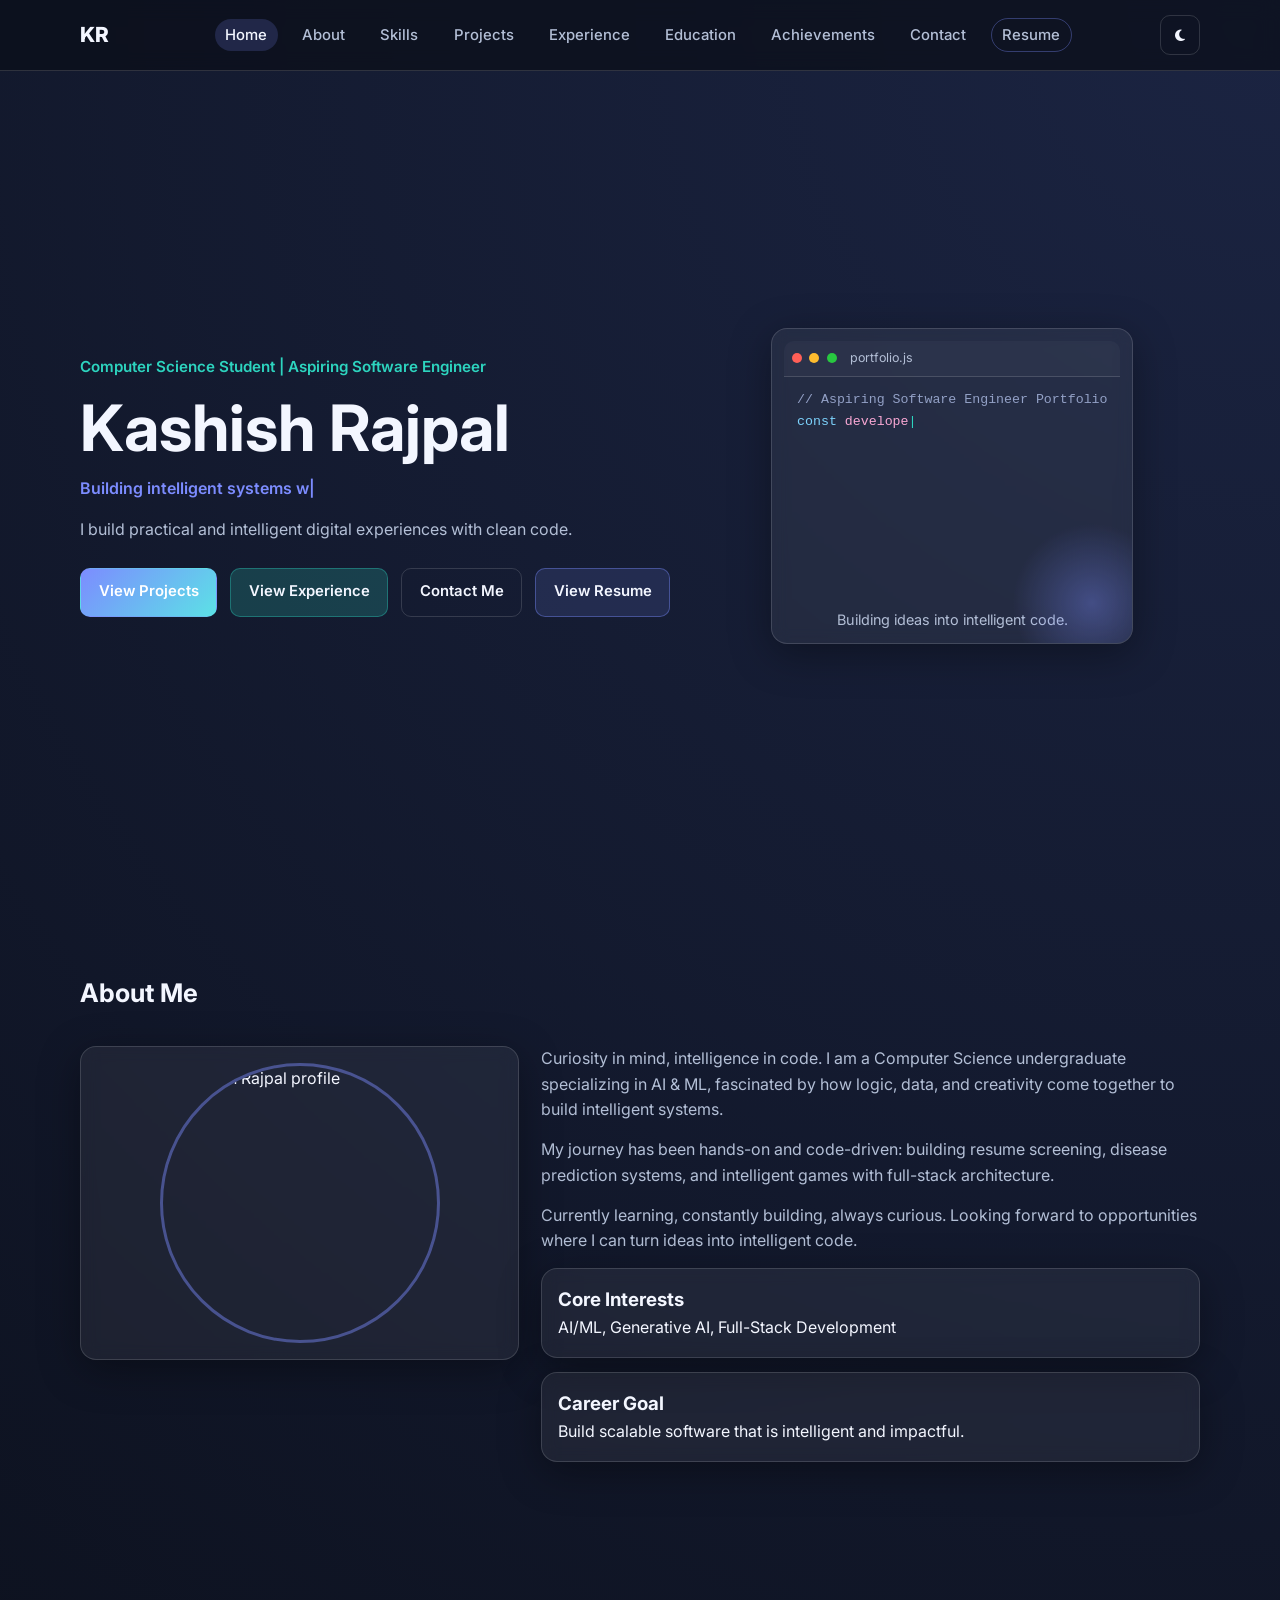
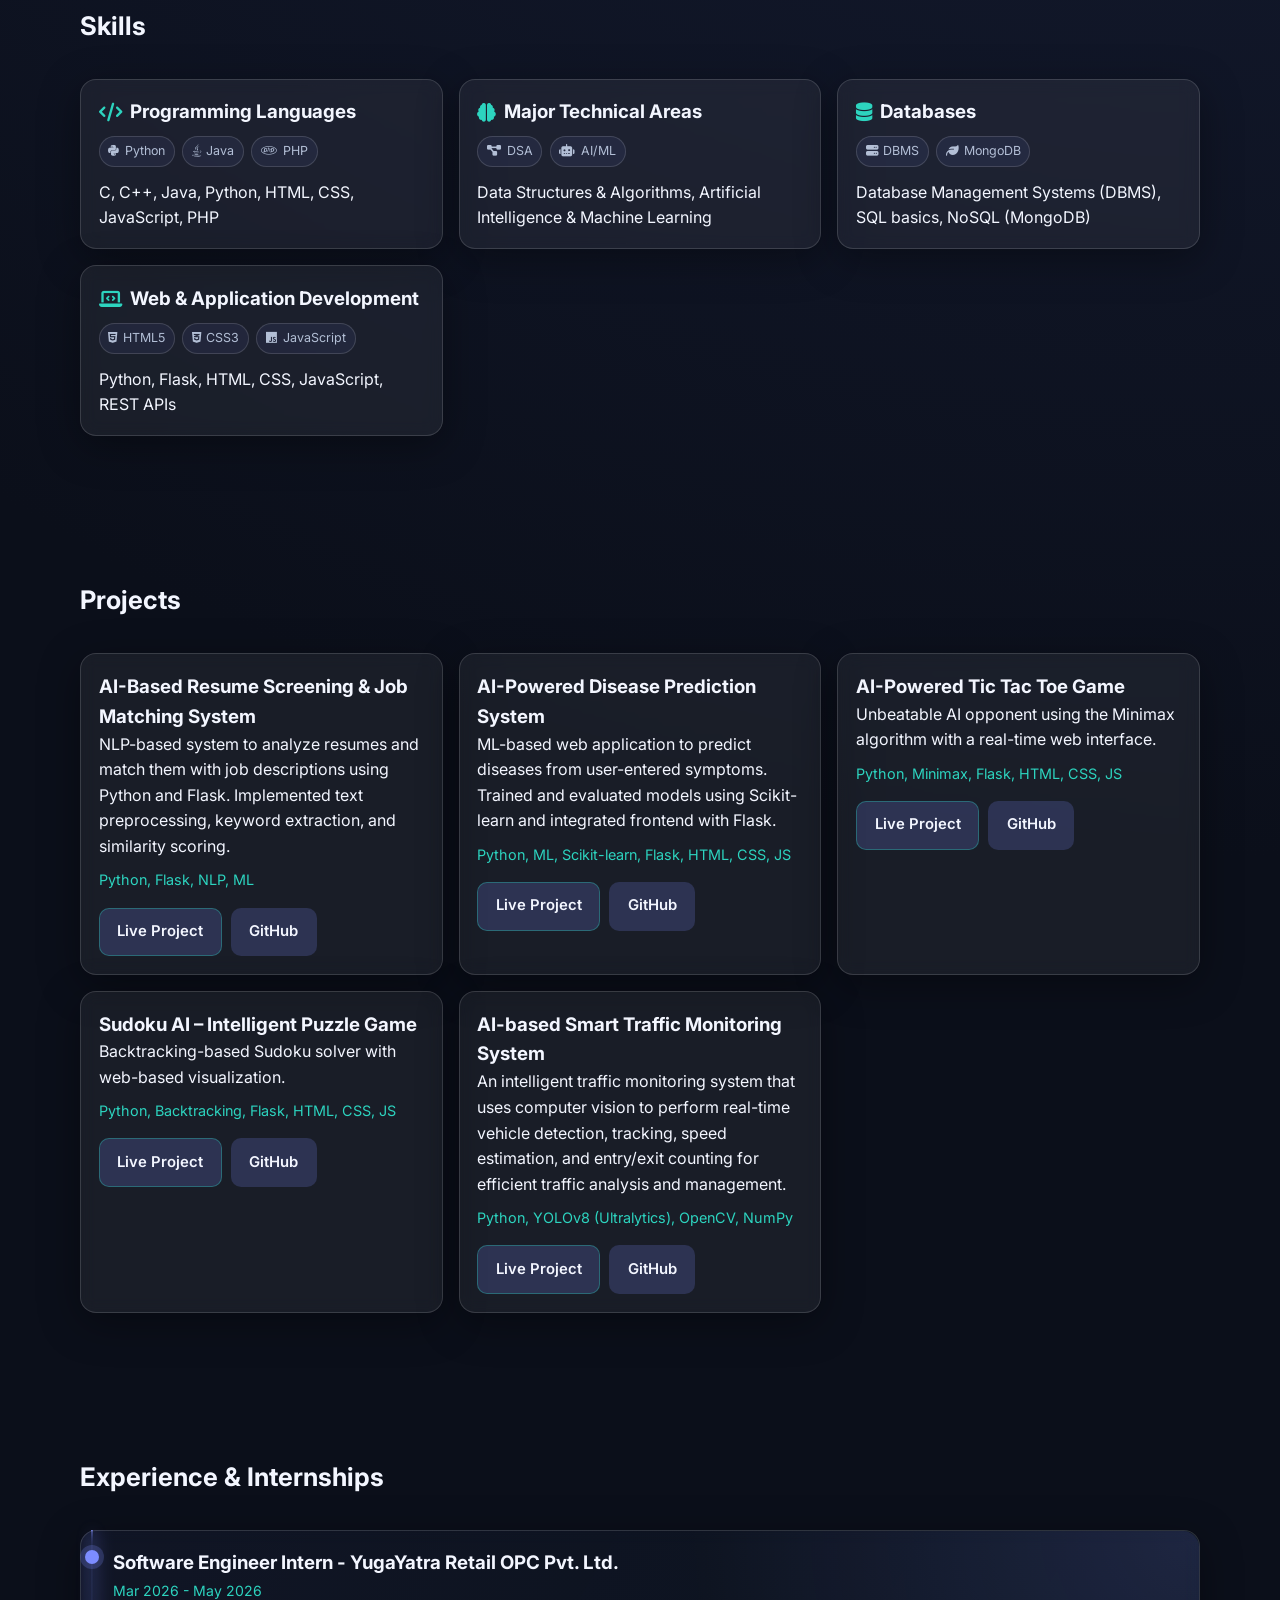
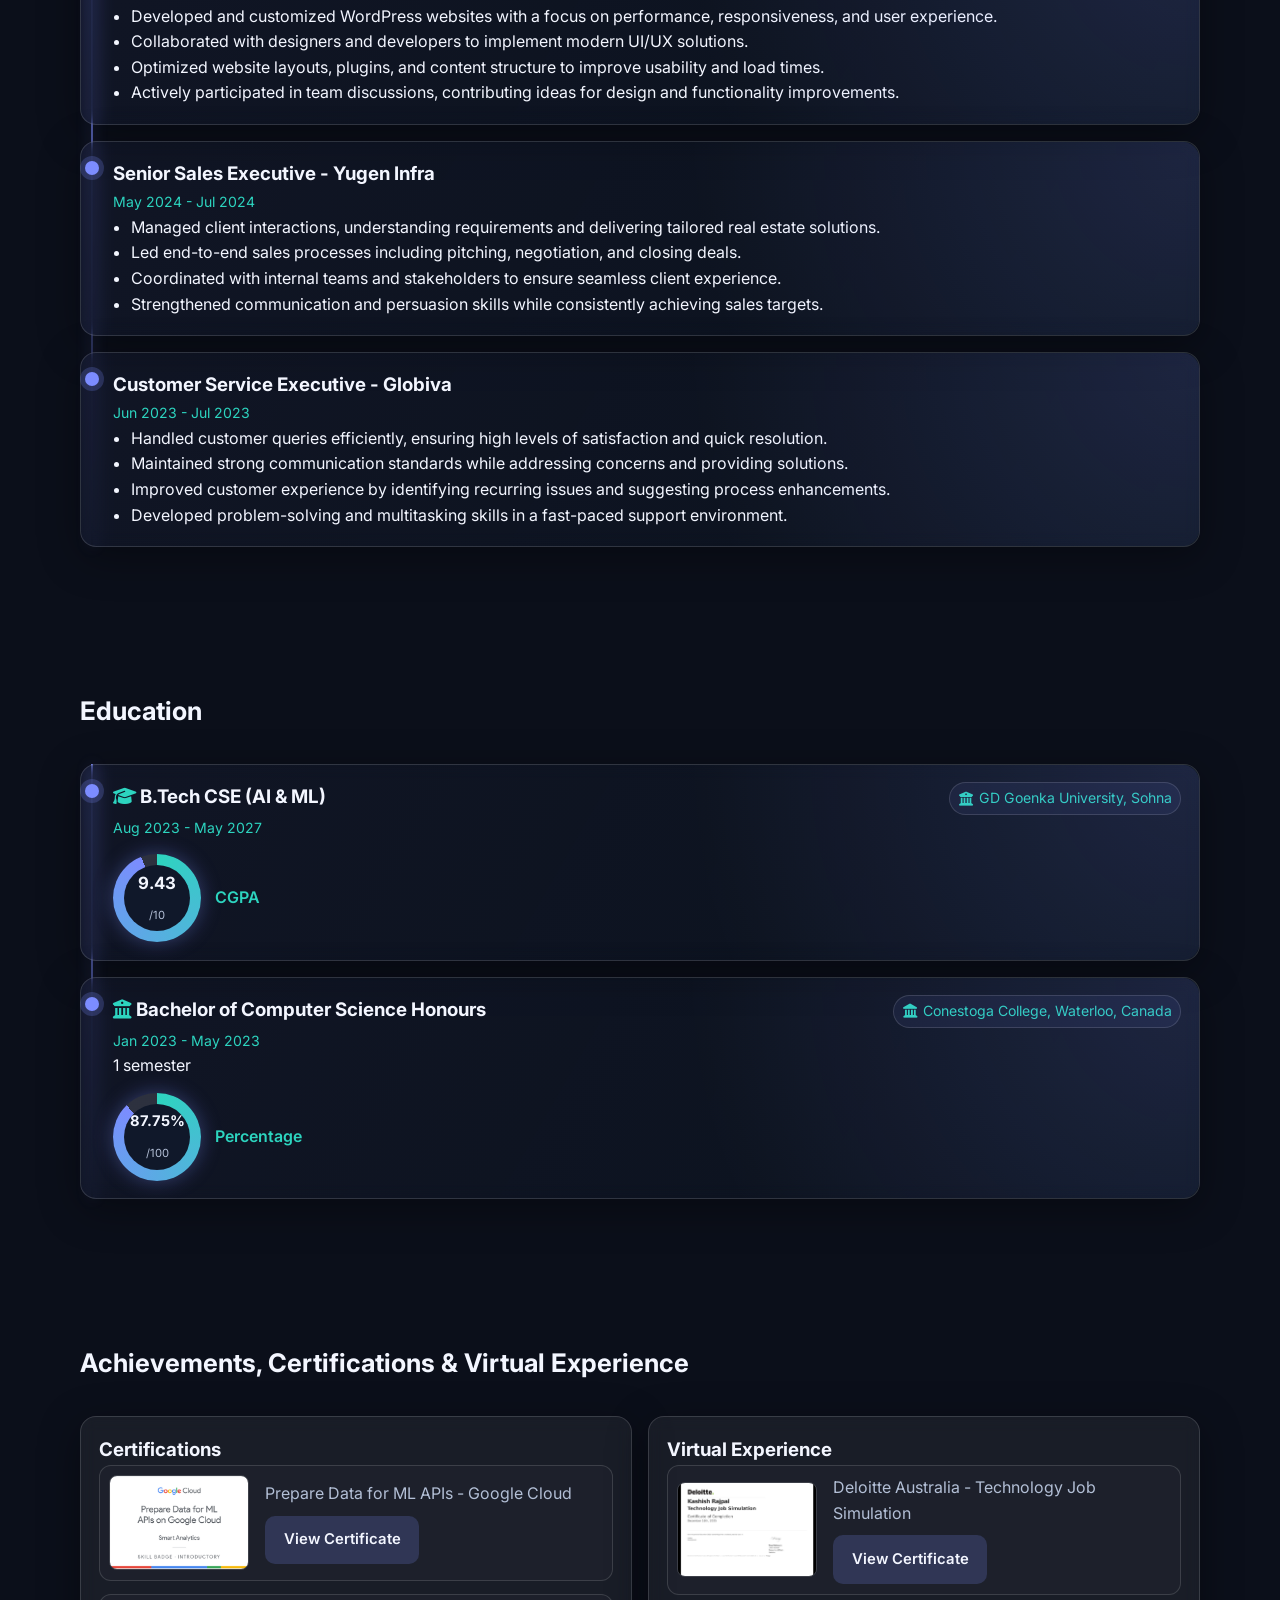
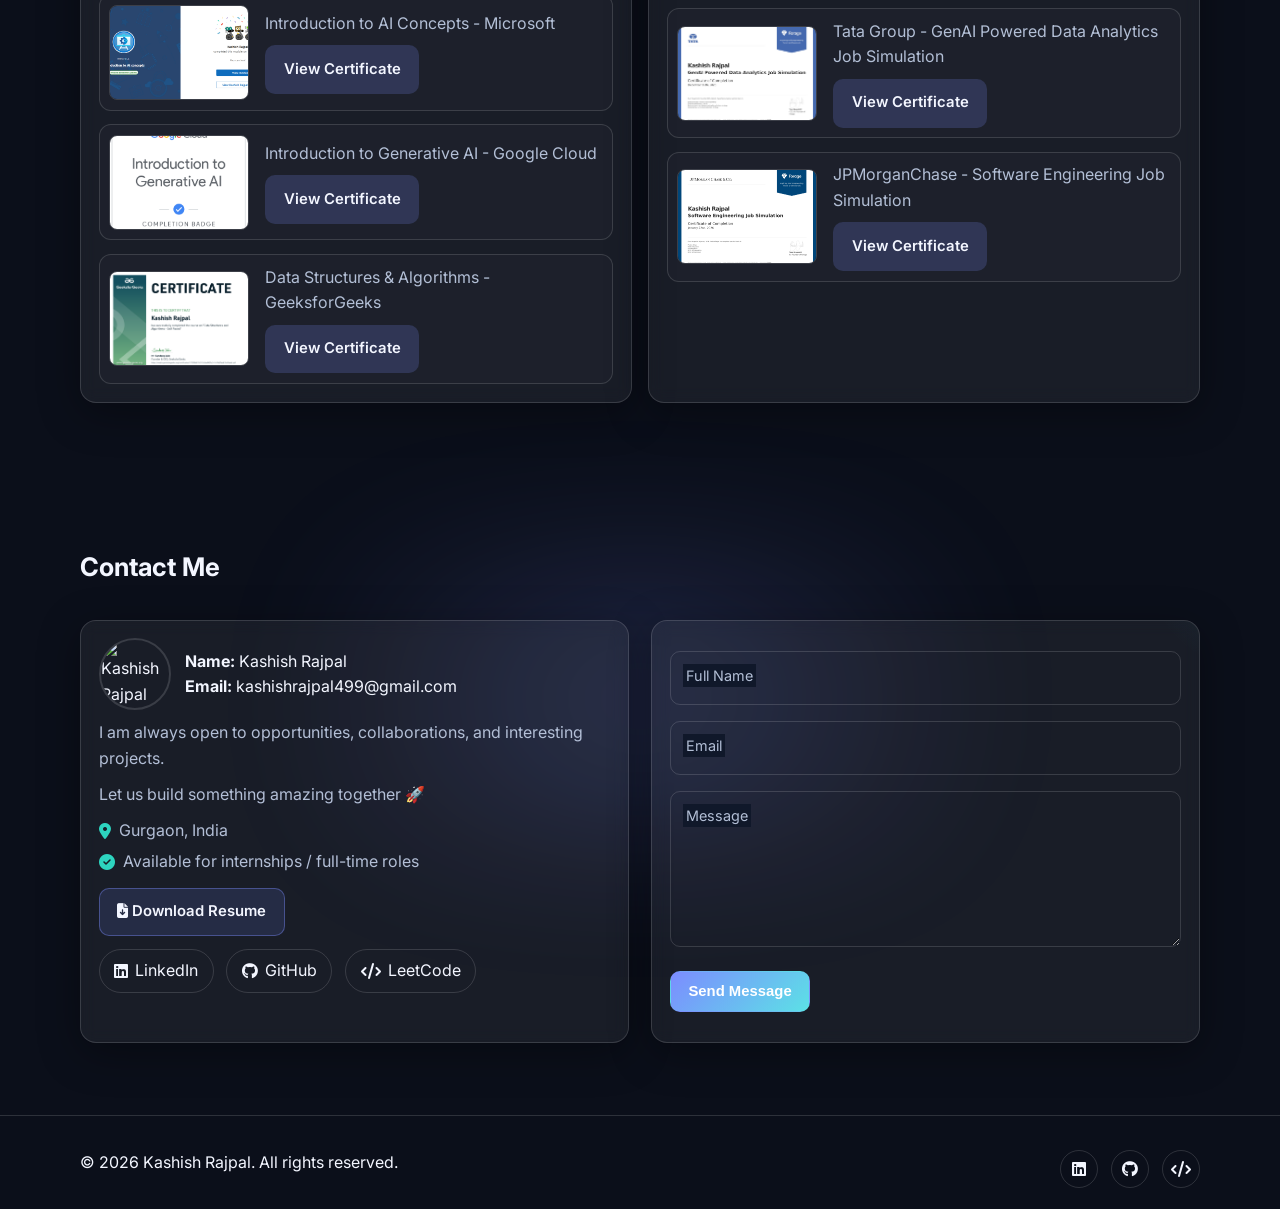
==== index.html @ a8419ed1 "Initial portfolio upload" ====
<!DOCTYPE html>
<html lang="en">
  <head>
    <meta charset="UTF-8" />
    <meta name="viewport" content="width=device-width, initial-scale=1.0" />
    <meta name="description" content="Modern personal portfolio of Kashish Rajpal." />
    <title>Kashish Rajpal | Portfolio</title>
    <link rel="preconnect" href="https://fonts.googleapis.com" />
    <link rel="preconnect" href="https://fonts.gstatic.com" crossorigin />
    <link
      href="https://fonts.googleapis.com/css2?family=Inter:wght@400;500;600;700;800&display=swap"
      rel="stylesheet"
    />
    <link
      rel="stylesheet"
      href="https://cdnjs.cloudflare.com/ajax/libs/font-awesome/6.5.1/css/all.min.css"
    />
    <link rel="stylesheet" href="style.css" />
  </head>
  <body>
    <div id="loader"><div class="loader-ring"></div><p>Loading portfolio...</p></div>

    <header class="header">
      <nav class="navbar container">
        <a href="#home" class="logo">KR</a>
        <button id="menuToggle" class="menu-toggle" aria-label="Toggle navigation">
          <span></span><span></span><span></span>
        </button>
        <ul class="nav-links" id="navLinks">
          <li><a href="#home" class="nav-link active">Home</a></li>
          <li><a href="#about" class="nav-link">About</a></li>
          <li><a href="#skills" class="nav-link">Skills</a></li>
          <li><a href="#projects" class="nav-link">Projects</a></li>
          <li><a href="#experience" class="nav-link">Experience</a></li>
          <li><a href="#education" class="nav-link">Education</a></li>
          <li><a href="#achievements" class="nav-link">Achievements</a></li>
          <li><a href="#contact" class="nav-link">Contact</a></li>
          <li><a href="./Kashish%20Rajpal.pdf" class="nav-link nav-resume-link" target="_blank" rel="noreferrer">Resume</a></li>
        </ul>
        <button id="themeToggle" class="theme-toggle" aria-label="Toggle dark and light mode">
          <i class="fa-solid fa-moon"></i>
        </button>
      </nav>
    </header>

    <main>
      <section id="home" class="hero section">
        <div class="container hero-layout">
          <div class="hero-content">
            <p class="hero-tag">Computer Science Student | Aspiring Software Engineer</p>
            <h1 class="hero-title">Kashish Rajpal</h1>
            <p class="typing-line"><span id="typingText"></span><span class="cursor">|</span></p>
            <p class="hero-intro">I build practical and intelligent digital experiences with clean code.</p>
            <div class="hero-cta">
              <a href="#projects" class="btn btn-primary">View Projects</a>
              <a href="#experience" class="btn btn-secondary">View Experience</a>
              <a href="#contact" class="btn btn-ghost">Contact Me</a>
              <a href="./Kashish%20Rajpal.pdf" class="btn btn-resume" target="_blank" rel="noreferrer">View Resume</a>
            </div>
          </div>
          <div class="hero-image-card card reveal code-editor-card">
            <div class="editor-topbar">
              <span class="dot red"></span>
              <span class="dot yellow"></span>
              <span class="dot green"></span>
              <span class="editor-title">portfolio.js</span>
            </div>
            <pre class="editor-body"><code id="codeTyping"></code><span class="code-cursor">|</span></pre>
            <p class="hero-image-caption">Building ideas into intelligent code.</p>
          </div>
        </div>
      </section>

      <section id="about" class="section reveal">
        <div class="container">
          <h2 class="section-title">About Me</h2>
          <div class="about-grid">
            <div class="about-image-wrap card">
              <img class="about-image" alt="Kashish Rajpal profile" src="file:///C:/Users/kashi/.cursor/projects/c-Users-kashi-Desktop-Kashish-Rajpal/assets/c__Users_kashi_AppData_Roaming_Cursor_User_workspaceStorage_b288cd887c3154ea22366dc0d66822a9_images_Screenshot_2026-04-02_162549-04eb21ff-f32c-4a2e-bc64-6e6014216eca.png" />
            </div>
            <div>
              <p class="about-text">Curiosity in mind, intelligence in code. I am a Computer Science undergraduate specializing in AI & ML, fascinated by how logic, data, and creativity come together to build intelligent systems.</p>
              <p class="about-text">My journey has been hands-on and code-driven: building resume screening, disease prediction systems, and intelligent games with full-stack architecture.</p>
              <p class="about-text">Currently learning, constantly building, always curious. Looking forward to opportunities where I can turn ideas into intelligent code.</p>
              <div class="about-cards">
                <article class="card mini-card"><h3>Core Interests</h3><p>AI/ML, Generative AI, Full-Stack Development</p></article>
                <article class="card mini-card"><h3>Career Goal</h3><p>Build scalable software that is intelligent and impactful.</p></article>
              </div>
            </div>
          </div>
        </div>
      </section>

      <section id="skills" class="section reveal">
        <div class="container">
          <h2 class="section-title">Skills</h2>
          <div class="skills-grid">
            <article class="card">
              <h3 class="skill-heading"><i class="fa-solid fa-code"></i> Programming Languages</h3>
              <div class="skill-icons">
                <span class="skill-icon"><i class="fa-brands fa-python"></i> Python</span>
                <span class="skill-icon"><i class="fa-brands fa-java"></i> Java</span>
                <span class="skill-icon"><i class="fa-brands fa-php"></i> PHP</span>
              </div>
              <div class="skill-item"><span>C, C++, Java, Python, HTML, CSS, JavaScript, PHP</span></div>
            </article>
            <article class="card">
              <h3 class="skill-heading"><i class="fa-solid fa-brain"></i> Major Technical Areas</h3>
              <div class="skill-icons">
                <span class="skill-icon"><i class="fa-solid fa-diagram-project"></i> DSA</span>
                <span class="skill-icon"><i class="fa-solid fa-robot"></i> AI/ML</span>
              </div>
              <div class="skill-item"><span>Data Structures & Algorithms, Artificial Intelligence & Machine Learning</span></div>
            </article>
            <article class="card">
              <h3 class="skill-heading"><i class="fa-solid fa-database"></i> Databases</h3>
              <div class="skill-icons">
                <span class="skill-icon"><i class="fa-solid fa-server"></i> DBMS</span>
                <span class="skill-icon"><i class="fa-solid fa-leaf"></i> MongoDB</span>
              </div>
              <div class="skill-item"><span>Database Management Systems (DBMS), SQL basics, NoSQL (MongoDB)</span></div>
            </article>
            <article class="card">
              <h3 class="skill-heading"><i class="fa-solid fa-laptop-code"></i> Web & Application Development</h3>
              <div class="skill-icons">
                <span class="skill-icon"><i class="fa-brands fa-html5"></i> HTML5</span>
                <span class="skill-icon"><i class="fa-brands fa-css3-alt"></i> CSS3</span>
                <span class="skill-icon"><i class="fa-brands fa-js"></i> JavaScript</span>
              </div>
              <div class="skill-item"><span>Python, Flask, HTML, CSS, JavaScript, REST APIs</span></div>
            </article>
          </div>
        </div>
      </section>

      <section id="projects" class="section reveal">
        <div class="container">
          <h2 class="section-title">Projects</h2>
          <div class="projects-grid">
            <article class="card project-card"><h3>AI-Based Resume Screening & Job Matching System</h3><p>NLP-based system to analyze resumes and match them with job descriptions using Python and Flask. Implemented text preprocessing, keyword extraction, and similarity scoring.</p><p class="tech">Python, Flask, NLP, ML</p><div class="project-actions"><a class="btn btn-small btn-secondary" href="https://ai-resume-screening-system-1-uh90.onrender.com/" target="_blank" rel="noreferrer">Live Project</a><a class="btn btn-small" href="https://github.com/krajpal9346/AI-Resume-Screening-System" target="_blank" rel="noreferrer">GitHub</a></div></article>
            <article class="card project-card"><h3>AI-Powered Disease Prediction System</h3><p>ML-based web application to predict diseases from user-entered symptoms. Trained and evaluated models using Scikit-learn and integrated frontend with Flask.</p><p class="tech">Python, ML, Scikit-learn, Flask, HTML, CSS, JS</p><div class="project-actions"><a class="btn btn-small btn-secondary" href="https://ai-disease-prediction-system-7vxp.onrender.com/" target="_blank" rel="noreferrer">Live Project</a><a class="btn btn-small" href="https://github.com/krajpal9346/AI-Disease-Prediction-System" target="_blank" rel="noreferrer">GitHub</a></div></article>
            <article class="card project-card"><h3>AI-Powered Tic Tac Toe Game</h3><p>Unbeatable AI opponent using the Minimax algorithm with a real-time web interface.</p><p class="tech">Python, Minimax, Flask, HTML, CSS, JS</p><div class="project-actions"><a class="btn btn-small btn-secondary" href="https://tic-tac-toe-t5uh.onrender.com/" target="_blank" rel="noreferrer">Live Project</a><a class="btn btn-small" href="https://github.com/krajpal9346/tic-tac-toe" target="_blank" rel="noreferrer">GitHub</a></div></article>
            <article class="card project-card"><h3>Sudoku AI – Intelligent Puzzle Game</h3><p>Backtracking-based Sudoku solver with web-based visualization.</p><p class="tech">Python, Backtracking, Flask, HTML, CSS, JS</p><div class="project-actions"><a class="btn btn-small btn-secondary" href="https://sudoku-nc3v.onrender.com/" target="_blank" rel="noreferrer">Live Project</a><a class="btn btn-small" href="https://github.com/krajpal9346/Sudoku" target="_blank" rel="noreferrer">GitHub</a></div></article>
            <article class="card project-card"><h3>AI-based Smart Traffic Monitoring System</h3><p>An intelligent traffic monitoring system that uses computer vision to perform real-time vehicle detection, tracking, speed estimation, and entry/exit counting for efficient traffic analysis and management.</p><p class="tech">Python, YOLOv8 (Ultralytics), OpenCV, NumPy</p><div class="project-actions"><a class="btn btn-small btn-secondary" href="#" target="_blank" rel="noreferrer">Live Project</a><a class="btn btn-small" href="https://github.com/krajpal9346/smart-traffic-monitoring-system" target="_blank" rel="noreferrer">GitHub</a></div></article>
          </div>
        </div>
      </section>

      <section id="experience" class="section reveal">
        <div class="container">
          <h2 class="section-title">Experience & Internships</h2>
          <div class="timeline">
            <article class="card timeline-item">
              <h3>Software Engineer Intern - YugaYatra Retail OPC Pvt. Ltd.</h3>
              <span>Mar 2026 - May 2026</span>
              <ul>
                <li>Developed and customized WordPress websites with a focus on performance, responsiveness, and user experience.</li>
                <li>Collaborated with designers and developers to implement modern UI/UX solutions.</li>
                <li>Optimized website layouts, plugins, and content structure to improve usability and load times.</li>
                <li>Actively participated in team discussions, contributing ideas for design and functionality improvements.</li>
              </ul>
            </article>
            <article class="card timeline-item">
              <h3>Senior Sales Executive - Yugen Infra</h3>
              <span>May 2024 - Jul 2024</span>
              <ul>
                <li>Managed client interactions, understanding requirements and delivering tailored real estate solutions.</li>
                <li>Led end-to-end sales processes including pitching, negotiation, and closing deals.</li>
                <li>Coordinated with internal teams and stakeholders to ensure seamless client experience.</li>
                <li>Strengthened communication and persuasion skills while consistently achieving sales targets.</li>
              </ul>
            </article>
            <article class="card timeline-item">
              <h3>Customer Service Executive - Globiva</h3>
              <span>Jun 2023 - Jul 2023</span>
              <ul>
                <li>Handled customer queries efficiently, ensuring high levels of satisfaction and quick resolution.</li>
                <li>Maintained strong communication standards while addressing concerns and providing solutions.</li>
                <li>Improved customer experience by identifying recurring issues and suggesting process enhancements.</li>
                <li>Developed problem-solving and multitasking skills in a fast-paced support environment.</li>
              </ul>
            </article>
          </div>
        </div>
      </section>

      <section id="education" class="section reveal">
        <div class="container">
          <h2 class="section-title">Education</h2>
          <div class="timeline">
            <article class="card timeline-item education-item">
              <div class="edu-top">
                <h3><i class="fa-solid fa-graduation-cap"></i> B.Tech CSE (AI & ML)</h3>
                <span class="uni-icon"><i class="fa-solid fa-building-columns"></i> GD Goenka University, Sohna</span>
              </div>
              <span>Aug 2023 - May 2027</span>
              <div class="cgpa-wrap">
                <div class="cgpa-ring">
                  <div class="cgpa-inner">
                    <strong>9.43</strong>
                    <small>/10</small>
                  </div>
                </div>
                <p class="cgpa-text">CGPA</p>
              </div>
            </article>
            <article class="card timeline-item education-item">
              <div class="edu-top">
                <h3><i class="fa-solid fa-university"></i> Bachelor of Computer Science Honours</h3>
                <span class="uni-icon"><i class="fa-solid fa-landmark"></i> Conestoga College, Waterloo, Canada</span>
              </div>
              <span>Jan 2023 - May 2023</span>
              <p>1 semester</p>
              <div class="cgpa-wrap">
                <div class="cgpa-ring percent-ring">
                  <div class="cgpa-inner">
                    <strong>87.75%</strong>
                    <small>/100</small>
                  </div>
                </div>
                <p class="cgpa-text">Percentage</p>
              </div>
            </article>
          </div>
        </div>
      </section>

      <section id="achievements" class="section reveal">
        <div class="container">
          <h2 class="section-title">Achievements, Certifications & Virtual Experience</h2>
          <div class="achievements-grid">
            <article class="card">
              <h3>Certifications</h3>
              <div class="cert-list">
                <div class="cert-item">
                  <img src="Prepare Data for ML APIs.png" alt="Prepare Data for ML APIs certificate" class="cert-thumb" />
                  <div>
                    <p>Prepare Data for ML APIs - Google Cloud</p>
                    <a class="btn btn-small cert-btn" href="Prepare Data for ML APIs.png" target="_blank" rel="noreferrer">View Certificate</a>
                  </div>
                </div>
                <div class="cert-item">
                  <img src="Introduction to AI concepts.png" alt="Introduction to AI concepts certificate" class="cert-thumb" />
                  <div>
                    <p>Introduction to AI Concepts - Microsoft</p>
                    <a class="btn btn-small cert-btn" href="Introduction to AI concepts.png" target="_blank" rel="noreferrer">View Certificate</a>
                  </div>
                </div>
                <div class="cert-item">
                  <img src="introduction to Generative AI.png" alt="Introduction to Generative AI certificate" class="cert-thumb" />
                  <div>
                    <p>Introduction to Generative AI - Google Cloud</p>
                    <a class="btn btn-small cert-btn" href="introduction to Generative AI.png" target="_blank" rel="noreferrer">View Certificate</a>
                  </div>
                </div>
                <div class="cert-item">
                  <img src="DSA.png" alt="Data Structures and Algorithms certificate" class="cert-thumb" />
                  <div>
                    <p>Data Structures & Algorithms - GeeksforGeeks</p>
                    <a class="btn btn-small cert-btn" href="DSA.png" target="_blank" rel="noreferrer">View Certificate</a>
                  </div>
                </div>
              </div>
            </article>
            <article class="card">
              <h3>Virtual Experience</h3>
              <div class="cert-list">
                <div class="cert-item">
                  <img src="Deloitte.png" alt="Deloitte Technology Job Simulation certificate" class="cert-thumb" />
                  <div>
                    <p>Deloitte Australia - Technology Job Simulation</p>
                    <a class="btn btn-small cert-btn" href="Deloitte.png" target="_blank" rel="noreferrer">View Certificate</a>
                  </div>
                </div>
                <div class="cert-item">
                  <img src="Tata.png" alt="Tata GenAI Powered Data Analytics certificate" class="cert-thumb" />
                  <div>
                    <p>Tata Group - GenAI Powered Data Analytics Job Simulation</p>
                    <a class="btn btn-small cert-btn" href="Tata.png" target="_blank" rel="noreferrer">View Certificate</a>
                  </div>
                </div>
                <div class="cert-item">
                  <img src="JP Morgan.png" alt="JPMorganChase Software Engineering Job Simulation certificate" class="cert-thumb" />
                  <div>
                    <p>JPMorganChase - Software Engineering Job Simulation</p>
                    <a class="btn btn-small cert-btn" href="JP Morgan.png" target="_blank" rel="noreferrer">View Certificate</a>
                  </div>
                </div>
              </div>
            </article>
          </div>
        </div>
      </section>

      <section id="contact" class="section reveal contact-section">
        <div class="container">
          <h2 class="section-title">Contact Me</h2>
          <div class="contact-grid">
            <div class="card contact-info-card">
              <div class="contact-profile">
                <img
                  src="file:///C:/Users/kashi/.cursor/projects/c-Users-kashi-Desktop-Kashish-Rajpal/assets/c__Users_kashi_AppData_Roaming_Cursor_User_workspaceStorage_b288cd887c3154ea22366dc0d66822a9_images_Screenshot_2026-04-02_162549-04eb21ff-f32c-4a2e-bc64-6e6014216eca.png"
                  alt="Kashish Rajpal profile photo"
                  class="contact-avatar"
                />
                <div>
                  <p><strong>Name:</strong> Kashish Rajpal</p>
                  <p><strong>Email:</strong> <a href="mailto:kashishrajpal499@gmail.com">kashishrajpal499@gmail.com</a></p>
                </div>
              </div>
              <p class="contact-intro">I am always open to opportunities, collaborations, and interesting projects.</p>
              <p class="contact-intro">Let us build something amazing together 🚀</p>
              <div class="contact-meta">
                <p><i class="fa-solid fa-location-dot"></i> Gurgaon, India</p>
                <p><i class="fa-solid fa-circle-check"></i> Available for internships / full-time roles</p>
              </div>
              <div class="quick-actions">
                <a class="btn btn-resume" href="./Kashish%20Rajpal.pdf" download><i class="fa-solid fa-file-arrow-down"></i> Download Resume</a>
              </div>
              <div class="socials social-enhanced">
                <a class="linkedin" href="https://www.linkedin.com/in/kashish-rajpal/" target="_blank" rel="noreferrer"><i class="fa-brands fa-linkedin"></i><span>LinkedIn</span></a>
                <a class="github" href="https://github.com/krajpal9346" target="_blank" rel="noreferrer"><i class="fa-brands fa-github"></i><span>GitHub</span></a>
                <a class="leetcode" href="https://leetcode.com/u/Kashish_rjpl/" target="_blank" rel="noreferrer"><i class="fa-solid fa-code"></i><span>LeetCode</span></a>
              </div>
            </div>
            <form id="contactForm" class="card contact-form" novalidate>
              <div class="input-group">
                <input id="fullName" type="text" placeholder=" " required />
                <label for="fullName">Full Name</label>
              </div>
              <div class="input-group">
                <input id="email" type="email" placeholder=" " required />
                <label for="email">Email</label>
              </div>
              <div class="input-group">
                <textarea id="message" rows="5" placeholder=" " required></textarea>
                <label for="message">Message</label>
              </div>
              <button type="submit" class="btn btn-primary">Send Message</button>
              <p id="formMessage" class="form-message"></p>
            </form>
          </div>
        </div>
      </section>
    </main>

    <button id="scrollTopBtn" aria-label="Scroll to top"><i class="fa-solid fa-arrow-up"></i></button>

    <footer class="footer">
      <div class="container footer-content">
        <p>© <span id="year"></span> Kashish Rajpal. All rights reserved.</p>
        <div class="socials">
          <a href="https://www.linkedin.com/in/kashish-rajpal/" target="_blank" rel="noreferrer"><i class="fa-brands fa-linkedin"></i></a>
          <a href="https://github.com/krajpal9346" target="_blank" rel="noreferrer"><i class="fa-brands fa-github"></i></a>
          <a href="https://leetcode.com/u/Kashish_rjpl/" target="_blank" rel="noreferrer"><i class="fa-solid fa-code"></i></a>
        </div>
      </div>
    </footer>
    <script src="script.js"></script>
  </body>
</html>
---- style.css ----
:root { --bg:#0b0f1a; --bg-soft:#10182a; --text:#f3f6ff; --text-muted:#b3bfd6; --primary:#7c8cff; --secondary:#2dd4bf; --card:rgba(255,255,255,.06); --border:rgba(255,255,255,.14); --shadow:0 10px 40px rgba(0,0,0,.35);}
body.light { --bg:#f6f7fb; --bg-soft:#fff; --text:#0e1729; --text-muted:#4b5b78; --primary:#4f46e5; --secondary:#0f766e; --card:rgba(0,0,0,.03); --border:rgba(0,0,0,.12); --shadow:0 10px 30px rgba(41,54,86,.14);}
*{margin:0;padding:0;box-sizing:border-box} html{scroll-behavior:smooth}
body{font-family:"Inter",sans-serif;background:radial-gradient(circle at top right,#1b2442,var(--bg) 40%);color:var(--text);line-height:1.6;transition:.3s}
body.light{background:linear-gradient(180deg,#eff3ff,var(--bg) 30%)}
.container{width:min(1120px,92%);margin:0 auto}.section{padding:4.5rem 0}.section-title{font-size:clamp(1.6rem,2vw,2rem);margin-bottom:2rem}
.card{background:var(--card);border:1px solid var(--border);border-radius:16px;box-shadow:var(--shadow);backdrop-filter:blur(8px)}
.header{position:sticky;top:0;z-index:1000;background:rgba(11,15,26,.75);backdrop-filter:blur(10px);border-bottom:1px solid var(--border)}
body.light .header{background:rgba(246,247,251,.9)}.navbar{min-height:70px;display:flex;align-items:center;justify-content:space-between;gap:1rem}
.logo{text-decoration:none;color:var(--text);font-weight:800;font-size:1.3rem}.nav-links{display:flex;list-style:none;gap:.9rem}
.nav-link{color:var(--text-muted);text-decoration:none;font-weight:500;font-size:.93rem;padding:.45rem .65rem;border-radius:999px;transition:.25s}
.nav-link:hover,.nav-link.active{color:var(--text);background:rgba(124,140,255,.18)}
.nav-resume-link{border:1px solid rgba(124,140,255,.35)}
.theme-toggle,.menu-toggle{border:1px solid var(--border);background:transparent;color:var(--text);border-radius:10px;cursor:pointer}
.theme-toggle{width:40px;height:40px}.menu-toggle{display:none;flex-direction:column;gap:4px;width:40px;height:40px;justify-content:center;align-items:center}
.menu-toggle span{width:18px;height:2px;background:var(--text);border-radius:6px}
.hero{min-height:calc(100vh - 70px);display:grid;place-items:center}
.hero-layout{display:grid;gap:1.2rem;align-items:center}
.hero-content{text-align:center;animation:fadeInUp .9s ease both}
.hero-tag{color:var(--secondary);font-weight:600;font-size:.95rem}.hero-title{font-size:clamp(2rem,8vw,4rem);line-height:1.15;margin:.7rem 0}
.typing-line{color:var(--primary);min-height:1.8rem;font-weight:600}.cursor{animation:blink .8s infinite}.hero-intro{max-width:650px;margin:.75rem auto 1.6rem;color:var(--text-muted)}
.hero-cta{display:flex;gap:.8rem;justify-content:center;flex-wrap:wrap}.btn{text-decoration:none;border:1px solid transparent;border-radius:10px;padding:.72rem 1.1rem;font-size:.93rem;font-weight:600;transition:.2s}
.hero-image-card{position:relative;max-width:360px;padding:1rem;margin:0 auto;overflow:hidden}
.hero-image-card::after{content:"";position:absolute;inset:auto -40px -40px auto;width:160px;height:160px;background:radial-gradient(circle,var(--primary),transparent 70%);opacity:.35}
.hero-image{width:100%;aspect-ratio:4/5;object-fit:cover;border-radius:14px;border:1px solid var(--border)}
.hero-image-caption{margin-top:.7rem;color:var(--text-muted);font-size:.9rem;text-align:center}
.code-editor-card{max-width:430px;padding:.75rem}
.editor-topbar{display:flex;align-items:center;gap:.45rem;padding:.45rem .5rem;border-bottom:1px solid var(--border);background:rgba(255,255,255,.03);border-radius:10px 10px 0 0}
.dot{width:10px;height:10px;border-radius:50%;display:inline-block}
.dot.red{background:#ff5f57}.dot.yellow{background:#febc2e}.dot.green{background:#28c840}
.editor-title{margin-left:.4rem;font-size:.78rem;color:var(--text-muted)}
.editor-body{margin:0;min-height:220px;padding:.8rem .8rem .3rem;font-family:Consolas,"Courier New",monospace;font-size:.83rem;line-height:1.6;white-space:pre-wrap;word-break:break-word;color:#b8c6ff}
.code-key{color:#7dd3fc}.code-fn{color:#f9a8d4}.code-str{color:#86efac}.code-com{color:#93a1c6}
.code-cursor{color:var(--secondary);animation:blink .8s infinite}
.btn:hover{transform:translateY(-2px)}.btn-primary{background:linear-gradient(135deg,var(--primary),#5ce1e6);color:#fff}.btn-secondary{background:rgba(45,212,191,.2);color:var(--text);border-color:rgba(45,212,191,.35)}
.btn-ghost{border-color:var(--border);color:var(--text)}.btn-small{display:inline-block;margin-top:1rem;background:rgba(124,140,255,.2);color:var(--text)}
.btn-resume{border-color:rgba(124,140,255,.4);color:var(--text);background:rgba(124,140,255,.14)}
.about-grid,.contact-grid{display:grid;gap:1.4rem}.about-image-wrap{padding:1rem;display:grid;place-items:center}.about-image{width:280px;max-width:100%;aspect-ratio:1/1;border-radius:50%;object-fit:cover;border:3px solid rgba(124,140,255,.45)}
.about-text{color:var(--text-muted);margin-bottom:.9rem}.about-cards{display:grid;gap:.9rem}.mini-card{padding:1rem}
.skills-grid,.projects-grid,.achievements-grid{display:grid;grid-template-columns:1fr;gap:1rem}.skills-grid .card,.project-card,.achievements-grid .card,.contact-grid .card,.timeline-item{padding:1.1rem}
.skill-heading{display:flex;align-items:center;gap:.5rem}
.skill-heading i{color:var(--secondary)}
.skill-icons{display:flex;flex-wrap:wrap;gap:.45rem;margin-top:.55rem}
.skill-icon{display:inline-flex;align-items:center;gap:.35rem;padding:.28rem .55rem;border-radius:999px;border:1px solid var(--border);font-size:.78rem;color:var(--text-muted);background:rgba(124,140,255,.08)}
.skill-item{margin-top:.8rem}.progress{margin-top:.35rem;height:8px;border-radius:999px;background:rgba(255,255,255,.12);overflow:hidden}body.light .progress{background:rgba(0,0,0,.1)}
.progress div{width:0;height:100%;border-radius:inherit;background:linear-gradient(90deg,var(--primary),var(--secondary));transition:width 1s ease}
.project-card{transition:.25s}.project-card:hover{transform:translateY(-6px) scale(1.01);box-shadow:0 14px 40px rgba(124,140,255,.22)}.tech{color:var(--secondary);margin-top:.55rem;font-size:.9rem}
.project-actions{display:flex;gap:.55rem;flex-wrap:wrap}
.timeline{position:relative;display:grid;gap:1rem}
.timeline::before{content:"";position:absolute;left:11px;top:0;width:2px;height:100%;background:linear-gradient(var(--primary),transparent);box-shadow:0 0 14px rgba(124,140,255,.45)}
.timeline-item{position:relative;padding-left:2rem;transition:transform .2s ease,box-shadow .25s ease;background:linear-gradient(120deg,rgba(124,140,255,.05),rgba(45,212,191,.02))}
.timeline-item:hover{transform:translateY(-3px);box-shadow:0 14px 34px rgba(124,140,255,.2)}
.timeline-item::before{content:"";position:absolute;left:4px;top:1.2rem;width:14px;height:14px;border-radius:50%;background:var(--primary);box-shadow:0 0 0 5px rgba(124,140,255,.22);animation:pulseDot 2s infinite}
.timeline-item span{color:var(--secondary);font-size:.88rem}
.timeline-item::after{content:"";position:absolute;inset:0;border-radius:16px;background:radial-gradient(circle at top right,rgba(124,140,255,.16),transparent 45%);pointer-events:none}
ul{padding-left:1.1rem}.socials{margin-top:.8rem;display:flex;gap:.8rem}.socials a{width:38px;height:38px;border-radius:50%;display:grid;place-items:center;color:var(--text);text-decoration:none;border:1px solid var(--border);transition:.2s}
.socials a:hover{transform:translateY(-3px);background:rgba(124,140,255,.22)}
#contact .socials{flex-wrap:wrap}
#contact .socials a{width:auto;height:auto;border-radius:999px;display:inline-flex;align-items:center;gap:.45rem;padding:.5rem .9rem}
.contact-section{position:relative}
.contact-section::before{content:"";position:absolute;inset:10% 8% auto;height:320px;background:radial-gradient(circle,var(--primary),transparent 65%);filter:blur(70px);opacity:.18;pointer-events:none}
.contact-info-card{padding:1.2rem}
.contact-profile{display:flex;gap:.9rem;align-items:center}
.contact-avatar{width:72px;height:72px;border-radius:50%;object-fit:cover;border:2px solid var(--border)}
.contact-profile a{color:var(--text);text-decoration:none}
.contact-intro{color:var(--text-muted);margin-top:.65rem}
.contact-meta{margin-top:.65rem;display:grid;gap:.35rem}
.contact-meta p{margin:0;color:var(--text-muted);display:flex;align-items:center;gap:.5rem}
.contact-meta i{color:var(--secondary)}
.quick-actions{display:flex;flex-wrap:wrap;gap:.55rem;margin-top:.8rem}
.social-enhanced a{position:relative;transition:transform .2s ease,box-shadow .2s ease,border-color .2s ease,background .2s ease}
.social-enhanced a:hover{transform:translateY(-3px) scale(1.03)}
.social-enhanced .linkedin:hover{border-color:#0a66c2;box-shadow:0 0 14px rgba(10,102,194,.35);background:rgba(10,102,194,.12)}
.social-enhanced .github:hover{border-color:#a8b0bf;box-shadow:0 0 14px rgba(168,176,191,.28);background:rgba(168,176,191,.12)}
.social-enhanced .leetcode:hover{border-color:#f89f1b;box-shadow:0 0 14px rgba(248,159,27,.32);background:rgba(248,159,27,.12)}
.contact-form{position:relative;overflow:hidden}
.contact-form::before{content:"";position:absolute;inset:-40% -30% auto auto;width:220px;height:220px;background:radial-gradient(circle,var(--secondary),transparent 70%);opacity:.12;pointer-events:none}
.input-group{position:relative;margin:.8rem 0 1rem}
.contact-form input,.contact-form textarea{width:100%;padding:1rem .85rem .65rem;border-radius:10px;border:1px solid var(--border);background:transparent;color:var(--text);font:inherit;transition:border-color .25s ease,box-shadow .25s ease}
.input-group label{position:absolute;left:.8rem;top:.8rem;color:var(--text-muted);font-size:.9rem;pointer-events:none;transition:.2s ease;background:var(--bg-soft);padding:0 .2rem}
.contact-form input:focus,.contact-form textarea:focus{outline:none;border-color:var(--primary);box-shadow:0 0 0 3px rgba(124,140,255,.22)}
.input-group input:focus+label,.input-group textarea:focus+label,.input-group input:not(:placeholder-shown)+label,.input-group textarea:not(:placeholder-shown)+label{top:-.55rem;font-size:.75rem;color:var(--secondary)}
.contact-form .invalid{border-color:#ff7b7b!important;box-shadow:0 0 0 3px rgba(255,123,123,.2)!important}
.form-message{margin-top:.8rem;font-size:.9rem}
.education-item .edu-top{display:flex;justify-content:space-between;gap:.6rem;align-items:flex-start;flex-wrap:wrap}
.education-item .edu-top h3 i{color:var(--secondary)}
.uni-icon{display:inline-flex;align-items:center;gap:.35rem;padding:.25rem .55rem;border:1px solid var(--border);border-radius:999px;color:var(--text-muted);font-size:.8rem;background:rgba(124,140,255,.08)}
.cgpa-wrap{display:flex;align-items:center;gap:.9rem;margin-top:.85rem}
.cgpa-ring{width:88px;height:88px;border-radius:50%;background:conic-gradient(var(--secondary) 0deg, var(--primary) 339deg, rgba(255,255,255,.12) 339deg 360deg);display:grid;place-items:center;box-shadow:0 0 20px rgba(124,140,255,.35);animation:ringIn 1.2s ease}
.percent-ring{background:conic-gradient(var(--secondary) 0deg, var(--primary) 316deg, rgba(255,255,255,.12) 316deg 360deg)}
.cgpa-inner{width:66px;height:66px;border-radius:50%;background:var(--bg-soft);display:grid;place-items:center;line-height:1}
.cgpa-inner strong{font-size:1.05rem}
.cgpa-inner small{font-size:.7rem;color:var(--text-muted)}
.percent-ring .cgpa-inner strong{font-size:.92rem}
.cgpa-text{font-weight:600;color:var(--secondary)}
.footer{border-top:1px solid var(--border);padding:1.3rem 0}.footer-content{display:flex;justify-content:space-between;align-items:center;flex-wrap:wrap;gap:.8rem}
#scrollTopBtn{position:fixed;right:20px;bottom:20px;z-index:900;width:42px;height:42px;border-radius:50%;border:1px solid var(--border);color:var(--text);background:rgba(124,140,255,.25);cursor:pointer;display:none}
#loader{position:fixed;inset:0;background:var(--bg);display:grid;place-items:center;z-index:2000}#loader p{color:var(--text-muted)}
.loader-ring{width:52px;height:52px;border:4px solid rgba(255,255,255,.15);border-top-color:var(--primary);border-radius:50%;animation:spin 1s linear infinite}
.reveal{opacity:0;transform:translateY(22px);transition:opacity .7s ease,transform .7s ease}.reveal.show{opacity:1;transform:translateY(0)}
.cert-list{display:grid;gap:.85rem}
.cert-item{display:grid;grid-template-columns:140px 1fr;gap:1rem;align-items:center;padding:.6rem;border:1px solid var(--border);border-radius:12px;background:rgba(255,255,255,.02)}
.cert-thumb{width:140px;height:95px;object-fit:cover;border-radius:8px;border:1px solid var(--border)}
.cert-item p{margin:0;color:var(--text-muted)}
.cert-btn{margin-top:.55rem}
@keyframes spin{to{transform:rotate(360deg)}}@keyframes blink{50%{opacity:0}}@keyframes fadeInUp{from{opacity:0;transform:translateY(20px)}to{opacity:1;transform:translateY(0)}}
@keyframes pulseDot{0%,100%{transform:scale(1)}50%{transform:scale(1.18)}}
@keyframes ringIn{from{transform:scale(.8);opacity:.4}to{transform:scale(1);opacity:1}}
@media (max-width:900px){.menu-toggle{display:flex}.nav-links{position:absolute;top:70px;left:0;right:0;background:var(--bg-soft);flex-direction:column;padding:1rem;border-bottom:1px solid var(--border);display:none}.nav-links.open{display:flex}}
@media (min-width:768px){.about-grid{grid-template-columns:.8fr 1.2fr;align-items:start}.skills-grid,.achievements-grid,.contact-grid{grid-template-columns:repeat(2,1fr)}.projects-grid{grid-template-columns:repeat(2,1fr)}}
@media (min-width:900px){.hero-layout{grid-template-columns:1.1fr .9fr}.hero-content{text-align:left}.hero-intro{margin:.75rem 0 1.6rem}.hero-cta{justify-content:flex-start}}
@media (min-width:1024px){.skills-grid{grid-template-columns:repeat(3,1fr)}.projects-grid{grid-template-columns:repeat(3,1fr)}}
@media (max-width:520px){.cert-item{grid-template-columns:1fr}.cert-thumb{width:100%;height:170px}}
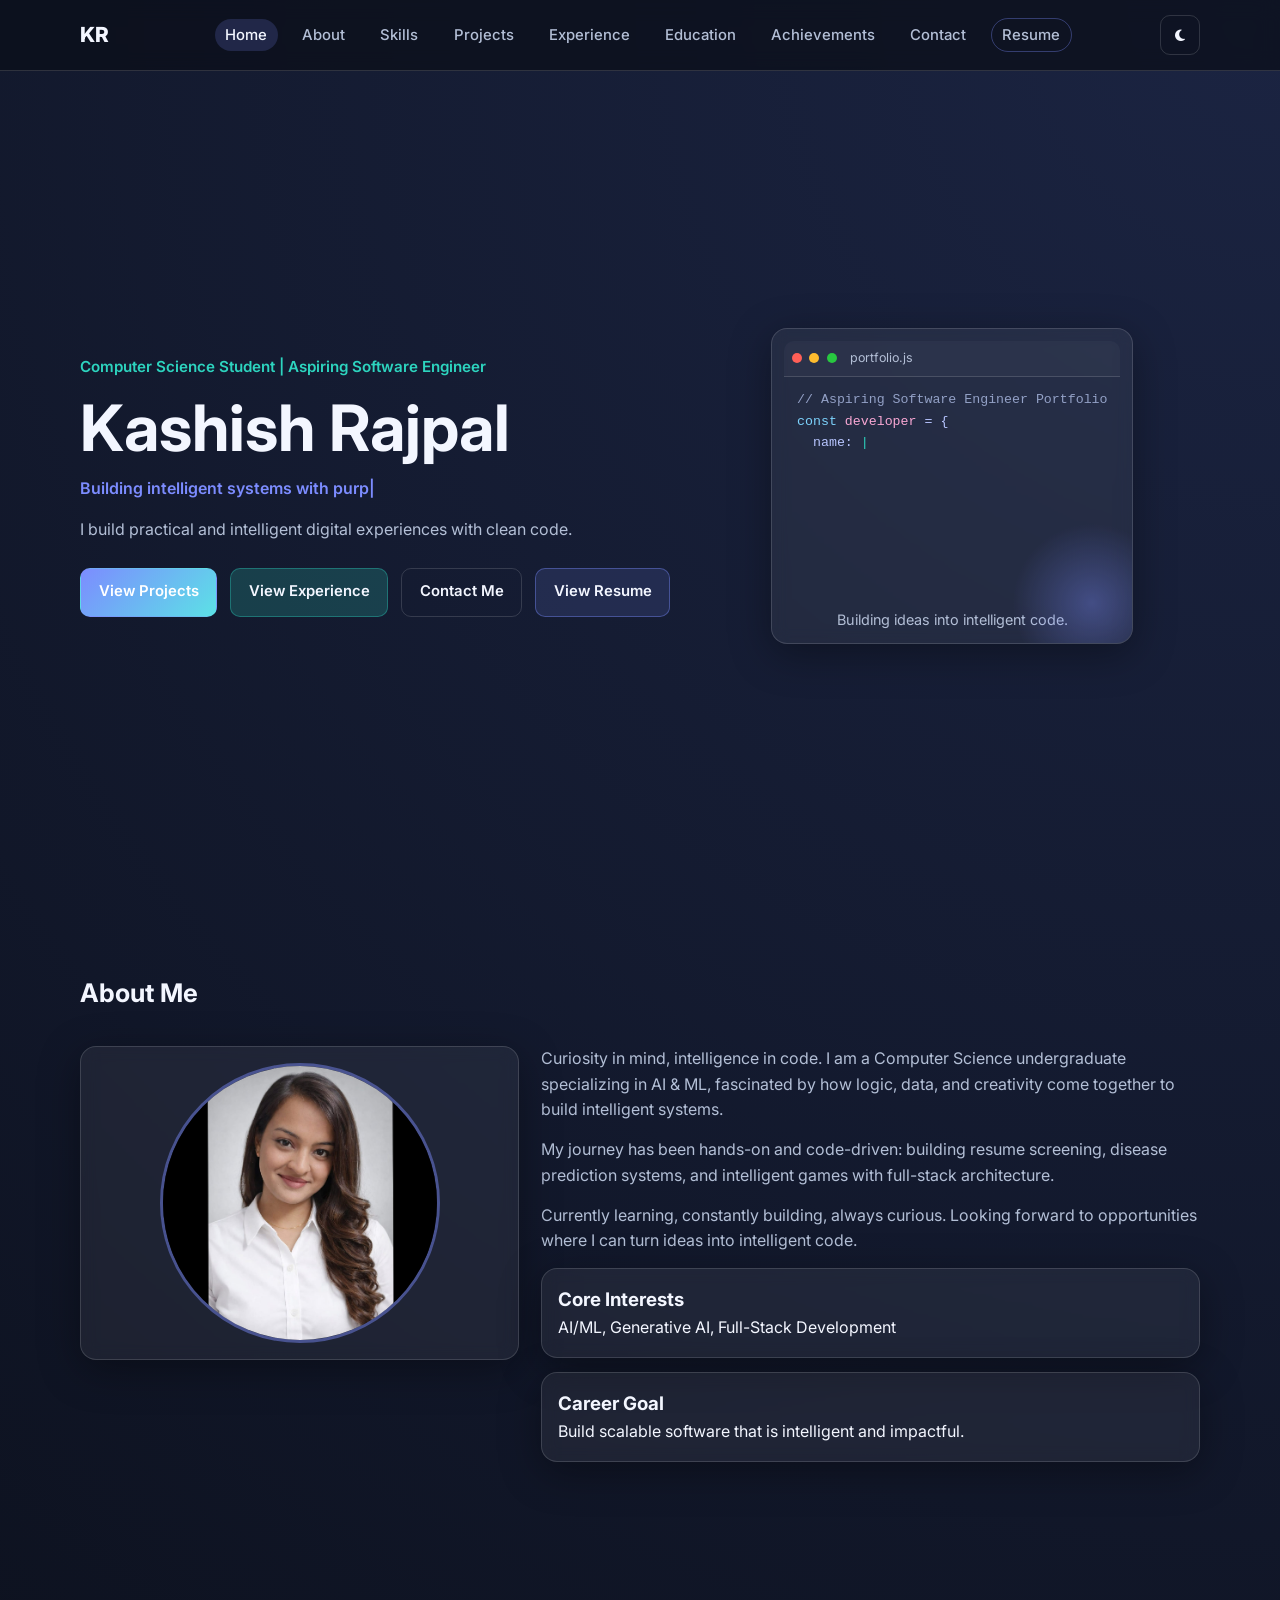
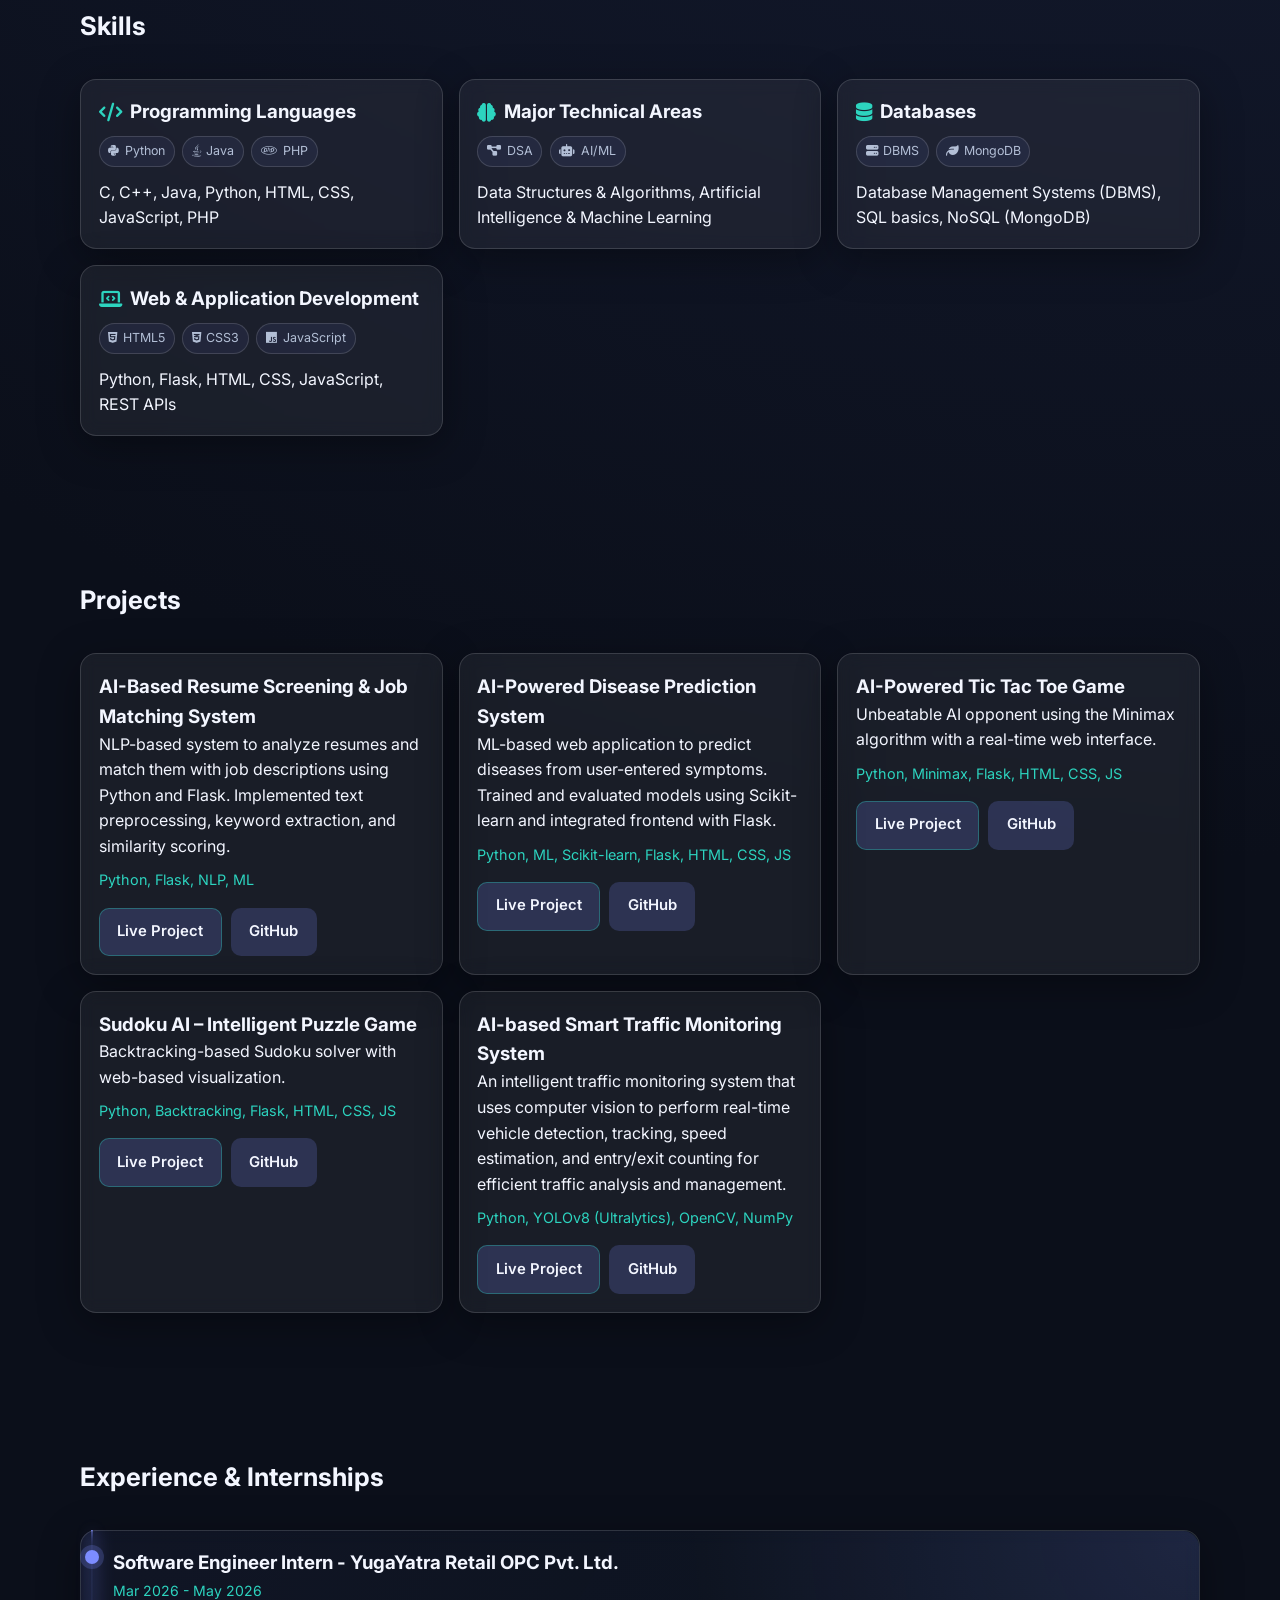
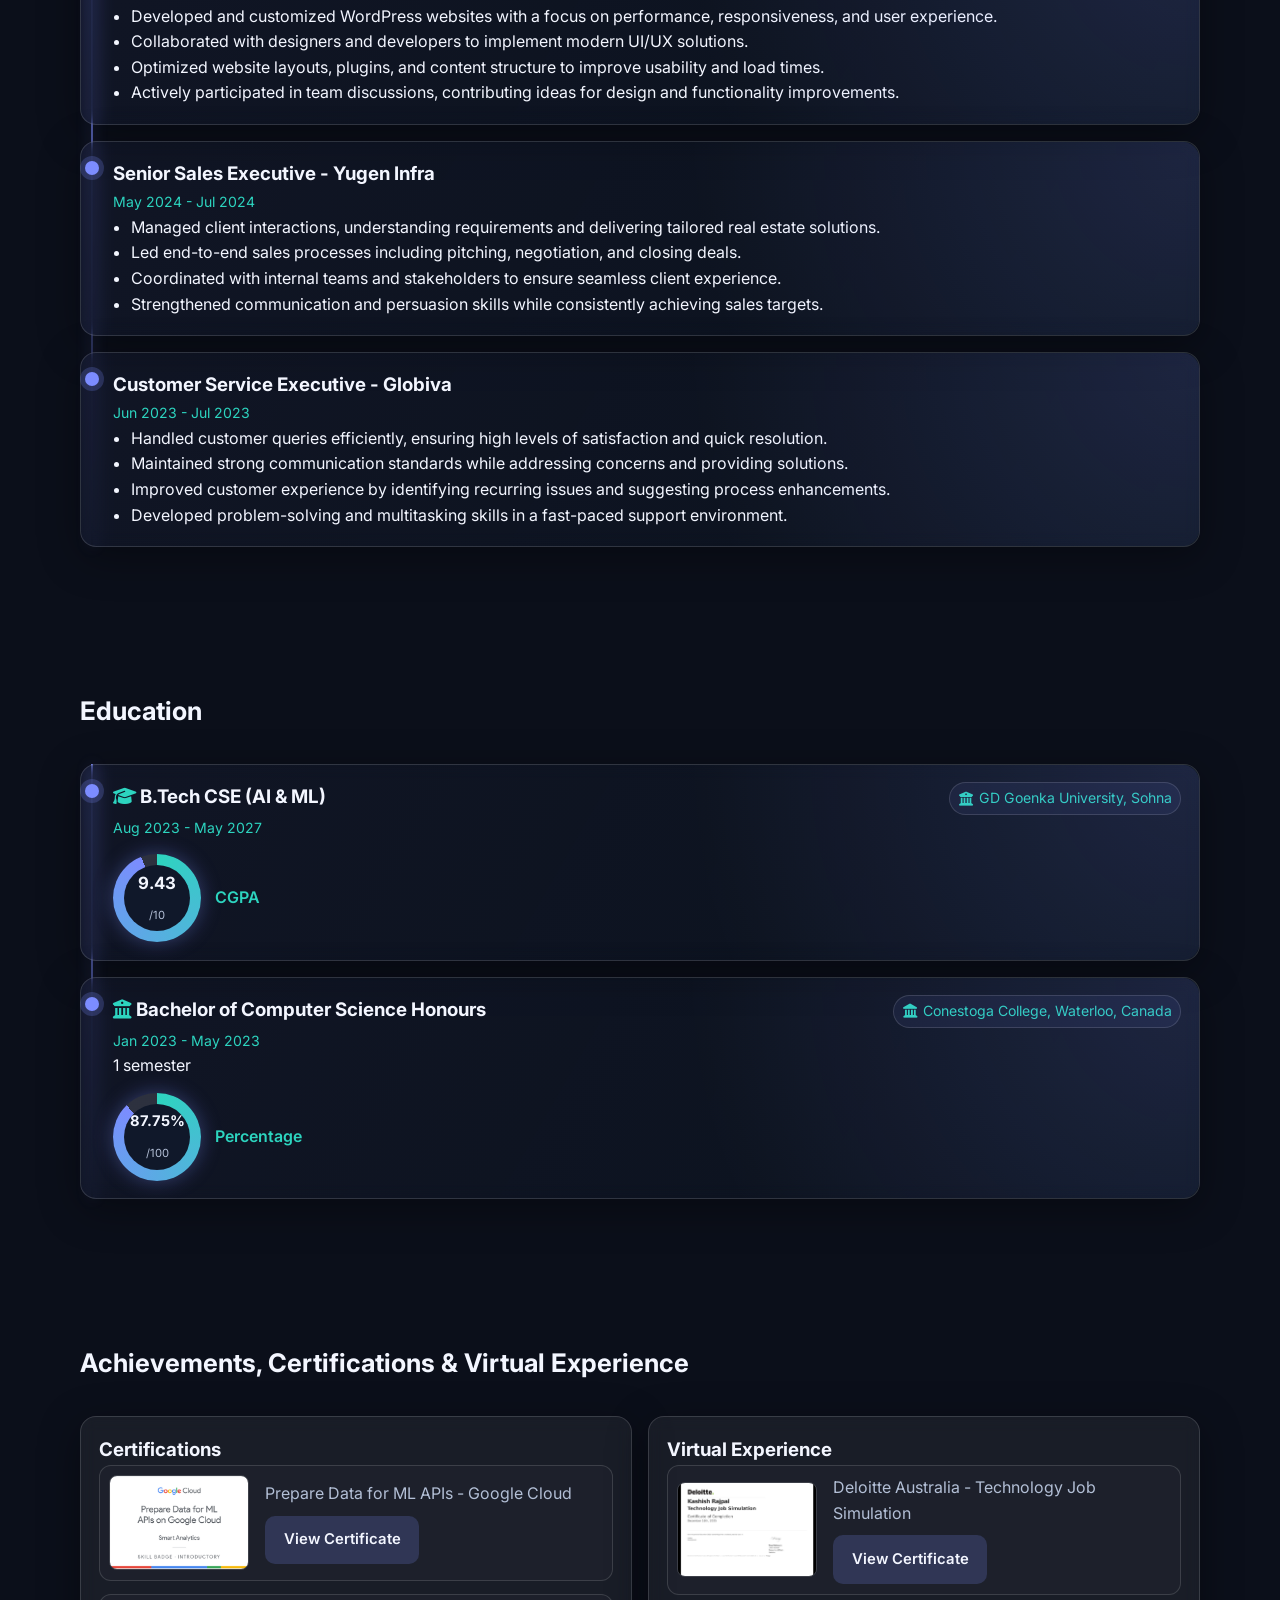
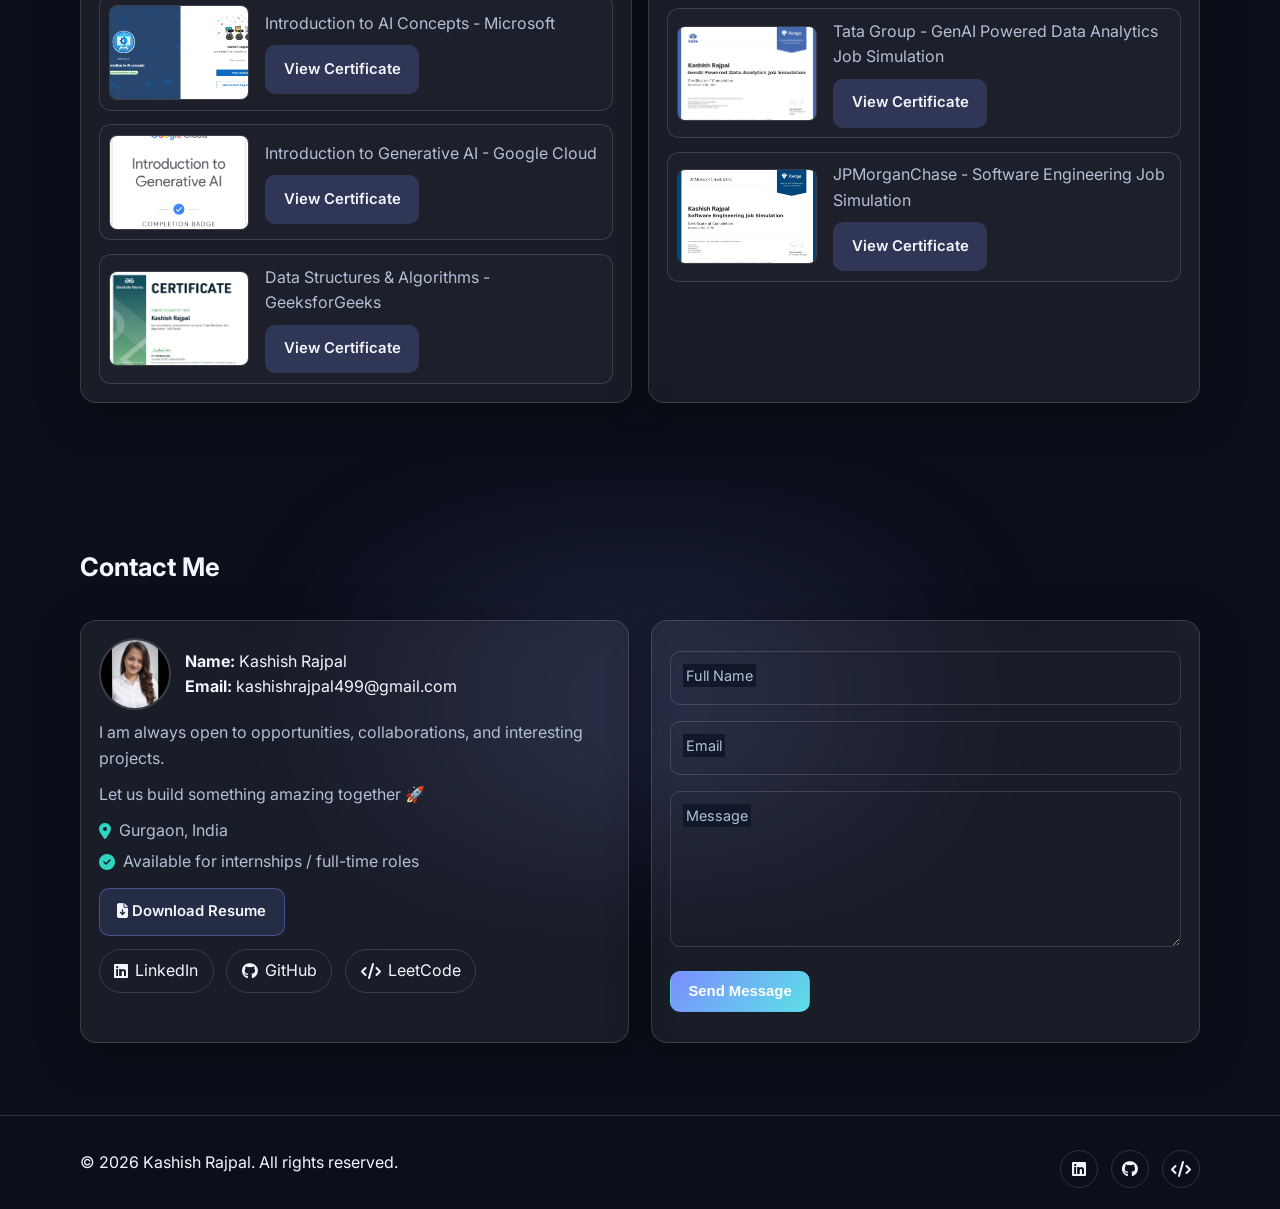
==== commit b821d416: "Initial portfolio upload" ====
--- a/index.html
+++ b/index.html
@@ -76,7 +76,7 @@
           <h2 class="section-title">About Me</h2>
           <div class="about-grid">
             <div class="about-image-wrap card">
-              <img class="about-image" alt="Kashish Rajpal profile" src="file:///C:/Users/kashi/.cursor/projects/c-Users-kashi-Desktop-Kashish-Rajpal/assets/c__Users_kashi_AppData_Roaming_Cursor_User_workspaceStorage_b288cd887c3154ea22366dc0d66822a9_images_Screenshot_2026-04-02_162549-04eb21ff-f32c-4a2e-bc64-6e6014216eca.png" />
+              <img class="about-image" alt="Kashish Rajpal profile" src="Me.png" />
             </div>
             <div>
               <p class="about-text">Curiosity in mind, intelligence in code. I am a Computer Science undergraduate specializing in AI & ML, fascinated by how logic, data, and creativity come together to build intelligent systems.</p>
@@ -299,7 +299,7 @@
             <div class="card contact-info-card">
               <div class="contact-profile">
                 <img
-                  src="file:///C:/Users/kashi/.cursor/projects/c-Users-kashi-Desktop-Kashish-Rajpal/assets/c__Users_kashi_AppData_Roaming_Cursor_User_workspaceStorage_b288cd887c3154ea22366dc0d66822a9_images_Screenshot_2026-04-02_162549-04eb21ff-f32c-4a2e-bc64-6e6014216eca.png"
+                  src="Me.png"
                   alt="Kashish Rajpal profile photo"
                   class="contact-avatar"
                 />
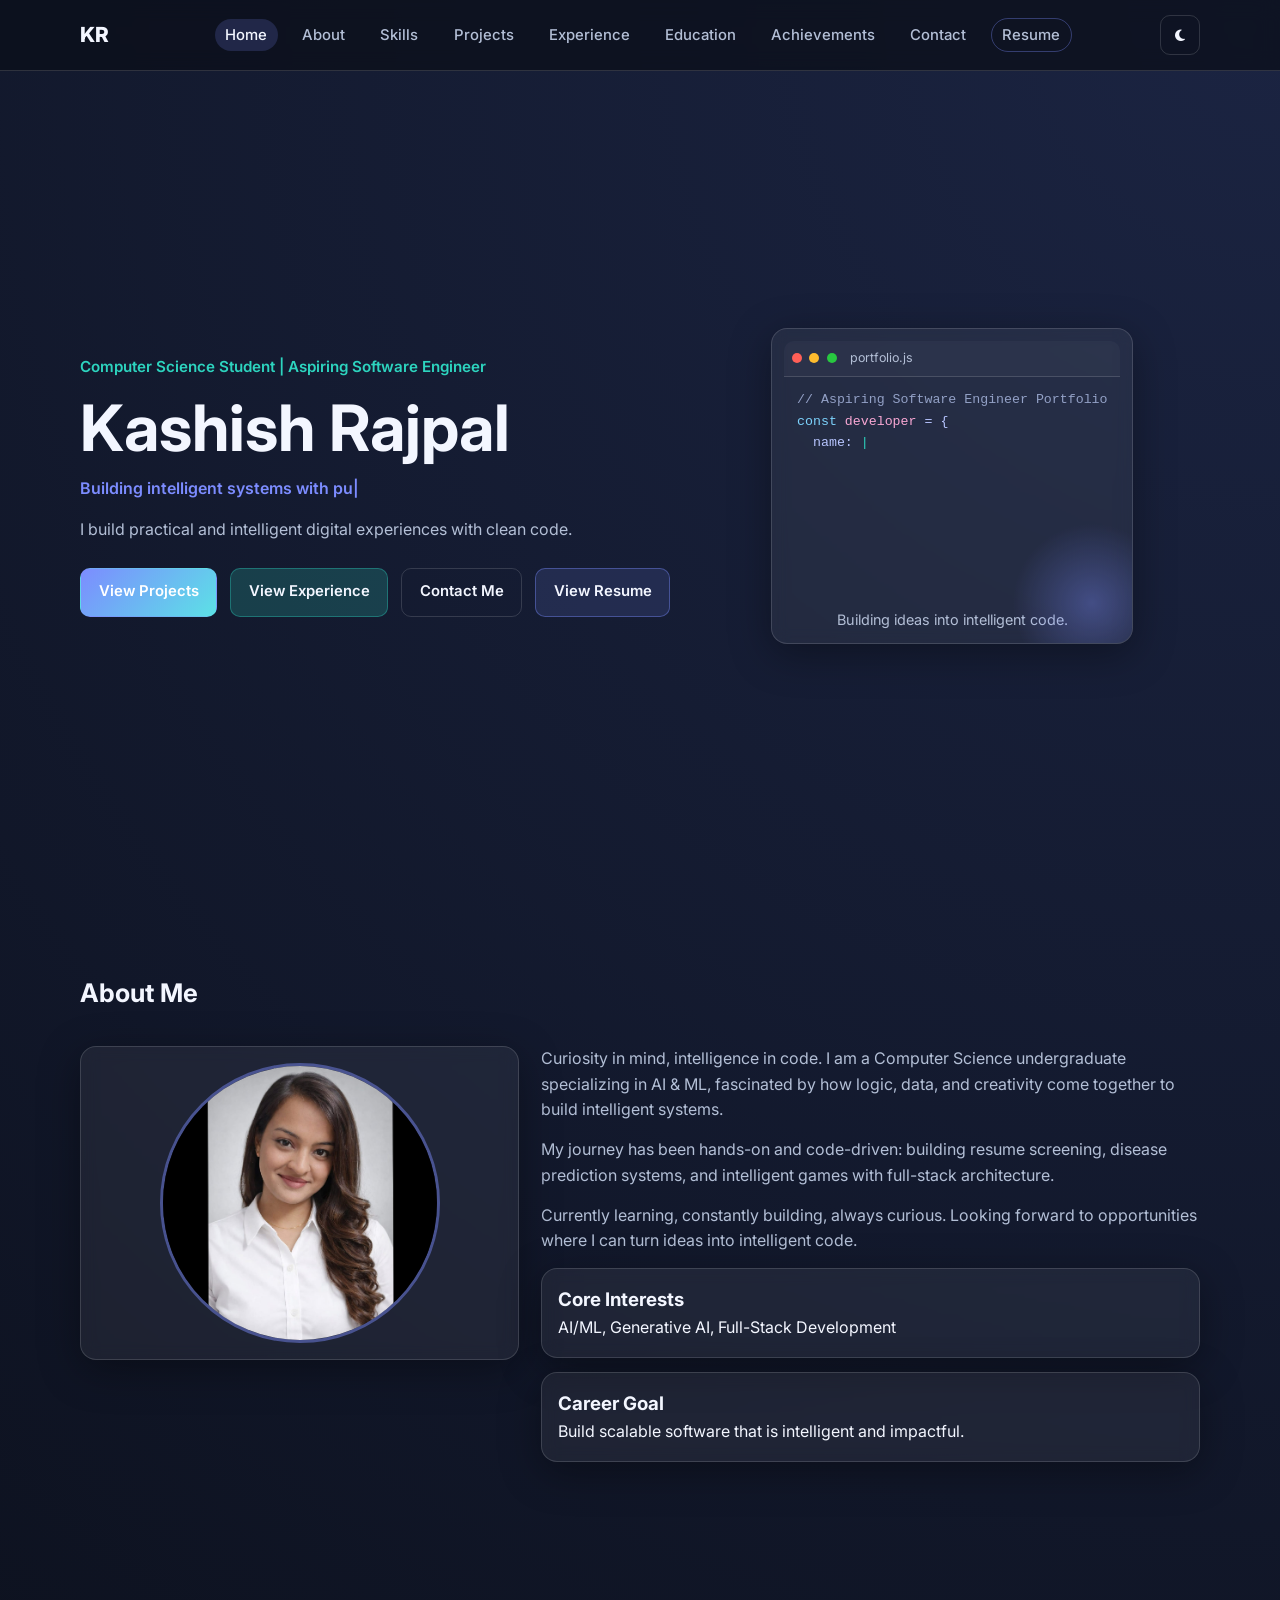
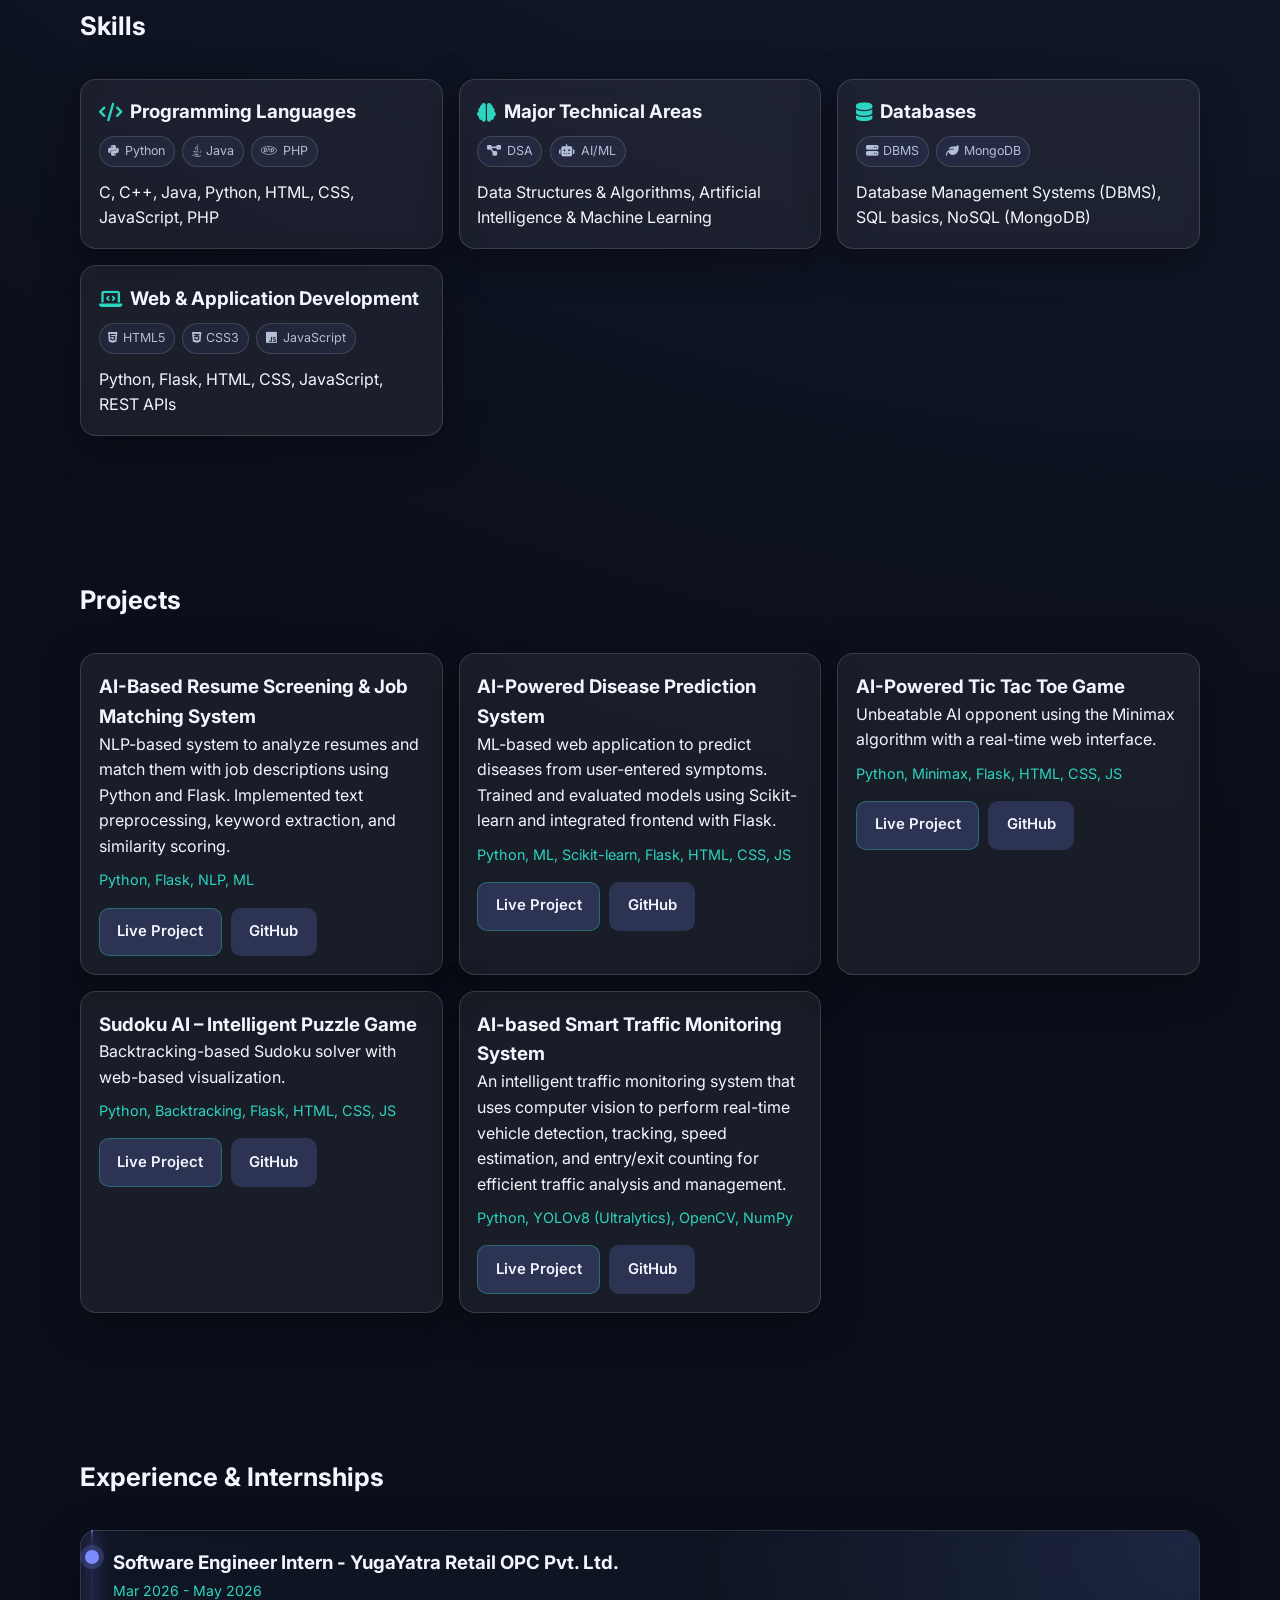
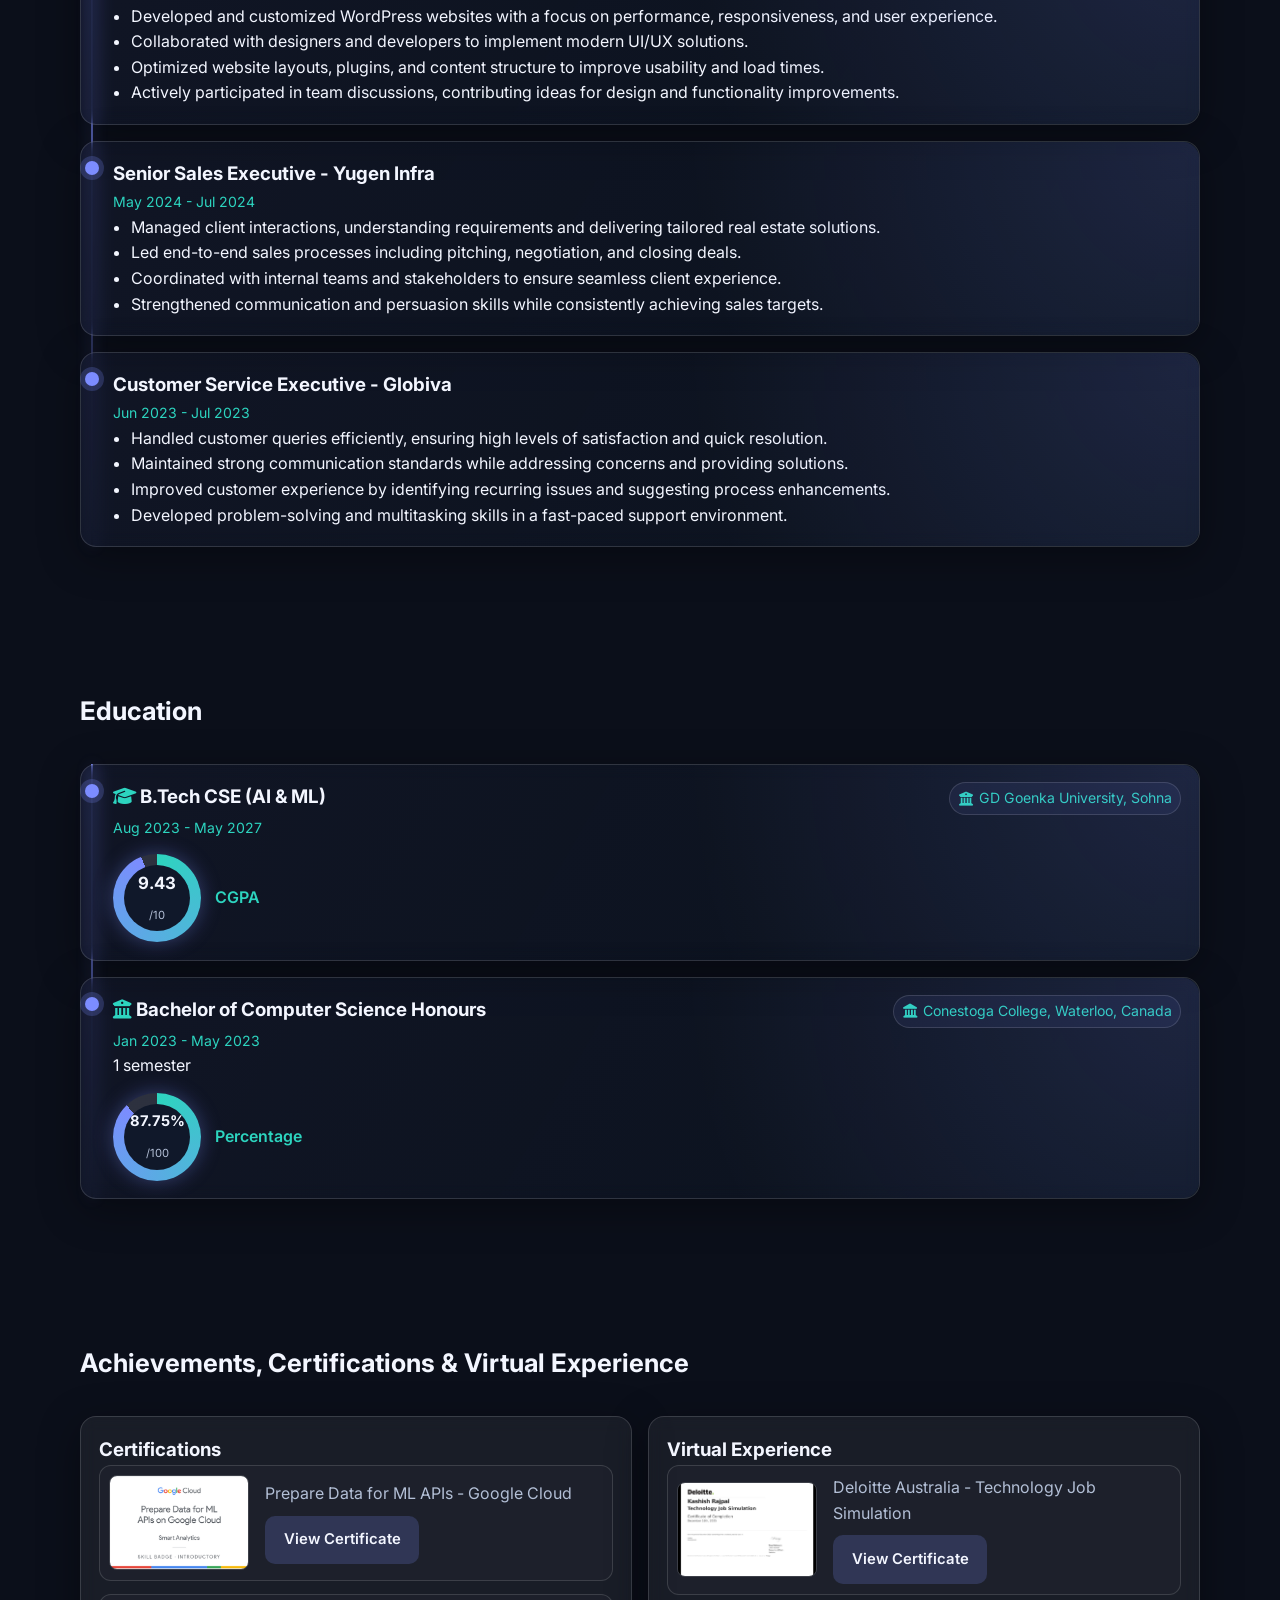
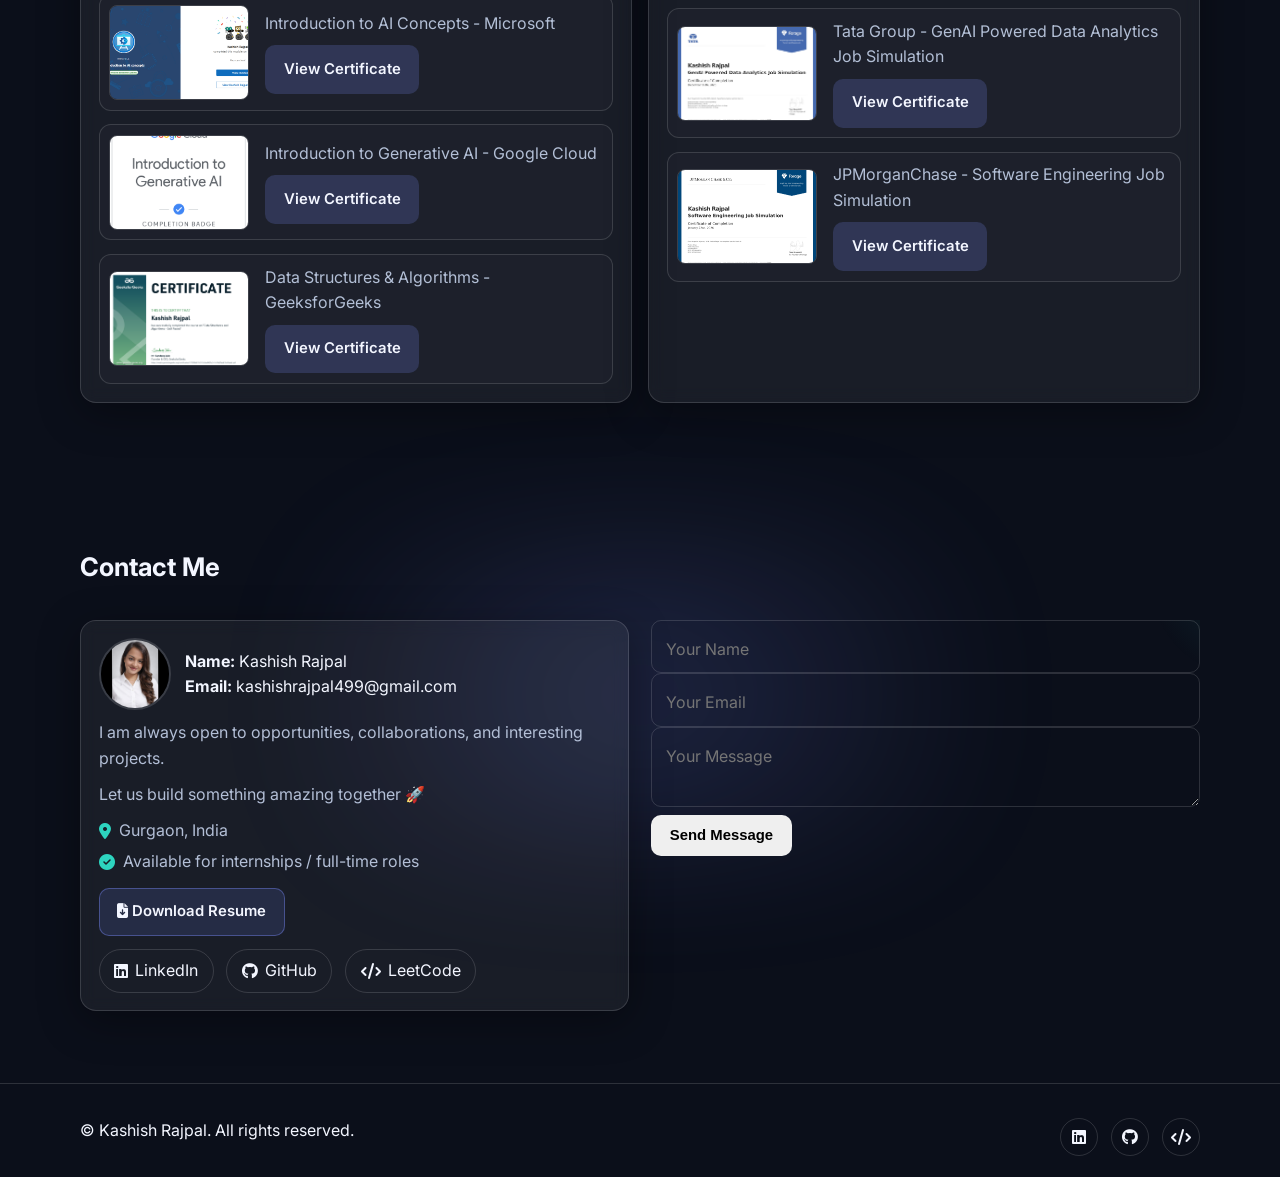
==== commit 29c13f65: "Initial portfolio upload" ====
--- a/index.html
+++ b/index.html
@@ -323,21 +323,18 @@
                 <a class="leetcode" href="https://leetcode.com/u/Kashish_rjpl/" target="_blank" rel="noreferrer"><i class="fa-solid fa-code"></i><span>LeetCode</span></a>
               </div>
             </div>
-            <form id="contactForm" class="card contact-form" novalidate>
-              <div class="input-group">
-                <input id="fullName" type="text" placeholder=" " required />
-                <label for="fullName">Full Name</label>
-              </div>
-              <div class="input-group">
-                <input id="email" type="email" placeholder=" " required />
-                <label for="email">Email</label>
-              </div>
-              <div class="input-group">
-                <textarea id="message" rows="5" placeholder=" " required></textarea>
-                <label for="message">Message</label>
-              </div>
-              <button type="submit" class="btn btn-primary">Send Message</button>
-              <p id="formMessage" class="form-message"></p>
+            <form action="https://api.web3forms.com/submit" method="POST" class="contact-form">
+  
+              <input type="hidden" name="access_key" value="4a5b188e-b26a-4420-8ca3-30952e4f549d">
+
+              <input type="text" name="name" placeholder="Your Name" required>
+
+              <input type="email" name="email" placeholder="Your Email" required>
+
+              <textarea name="message" placeholder="Your Message" required></textarea>
+
+              <button type="submit" class="btn">Send Message</button>
+
             </form>
           </div>
         </div>
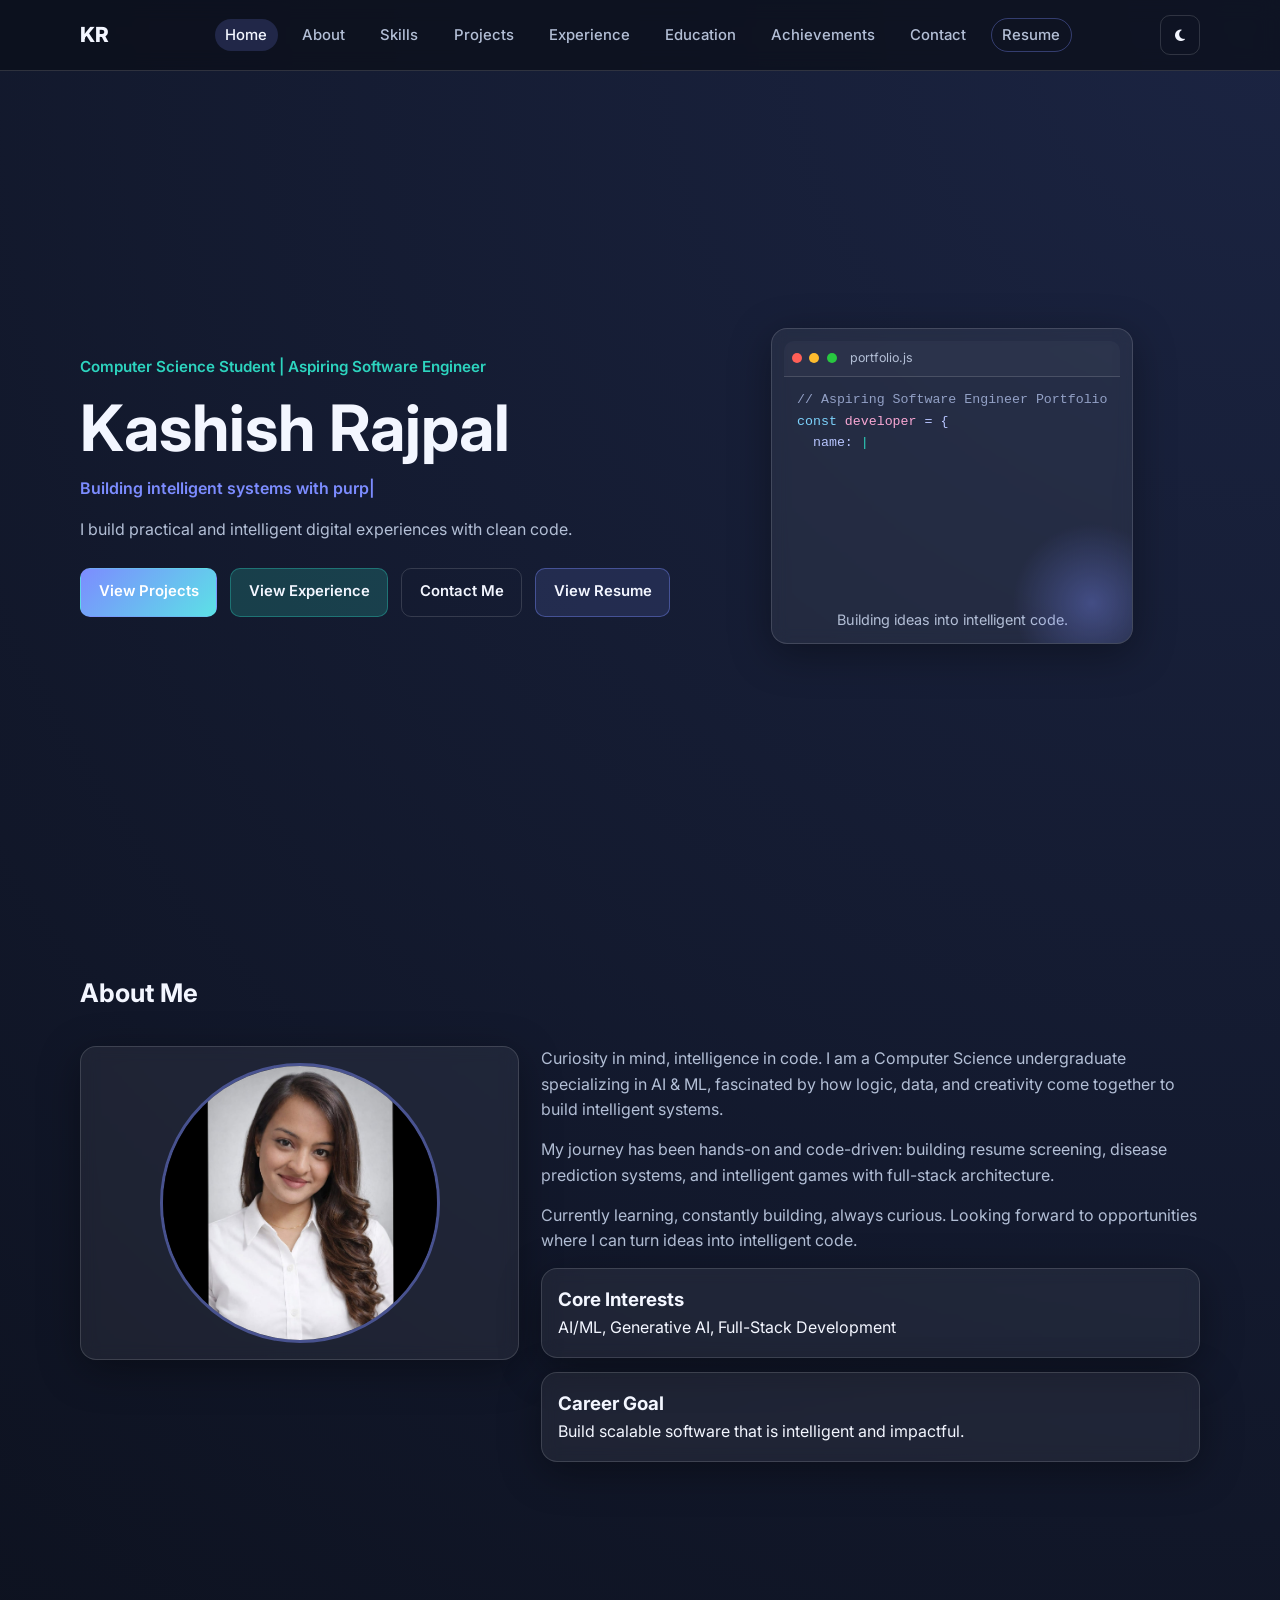
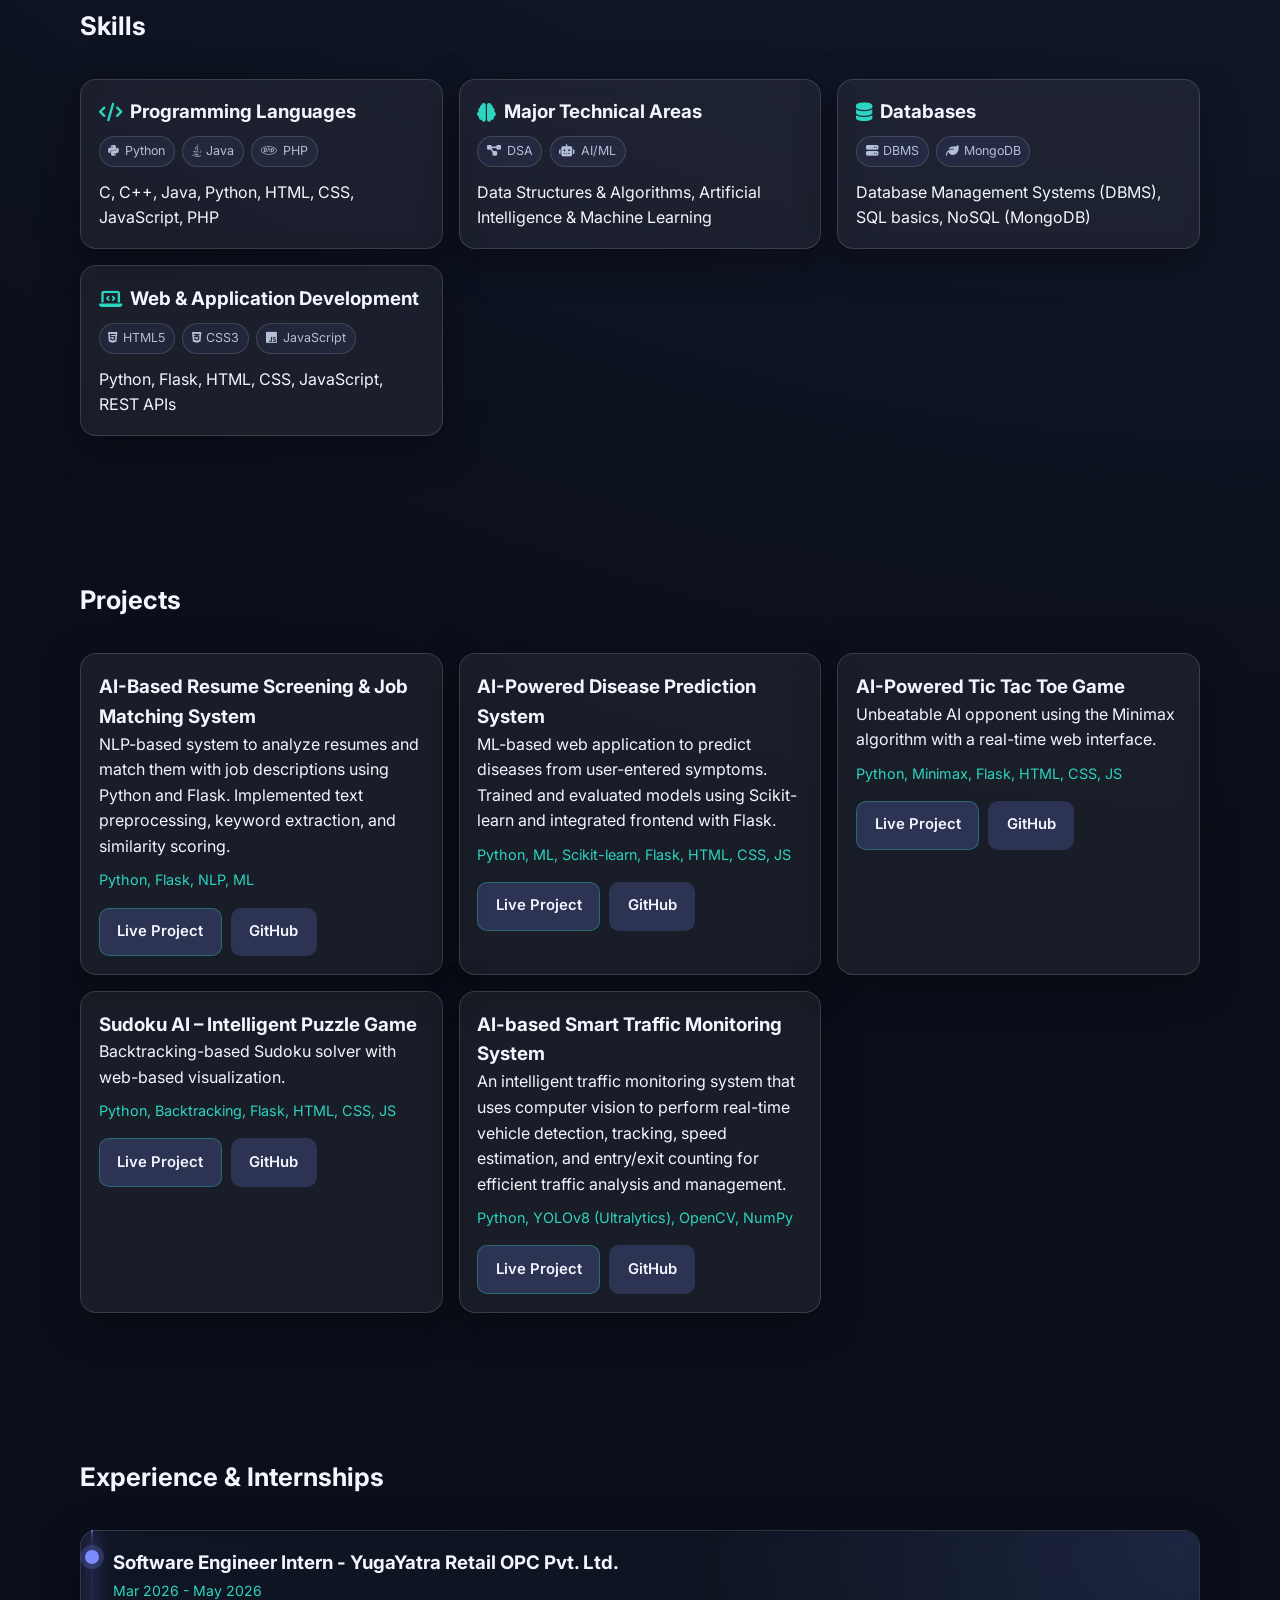
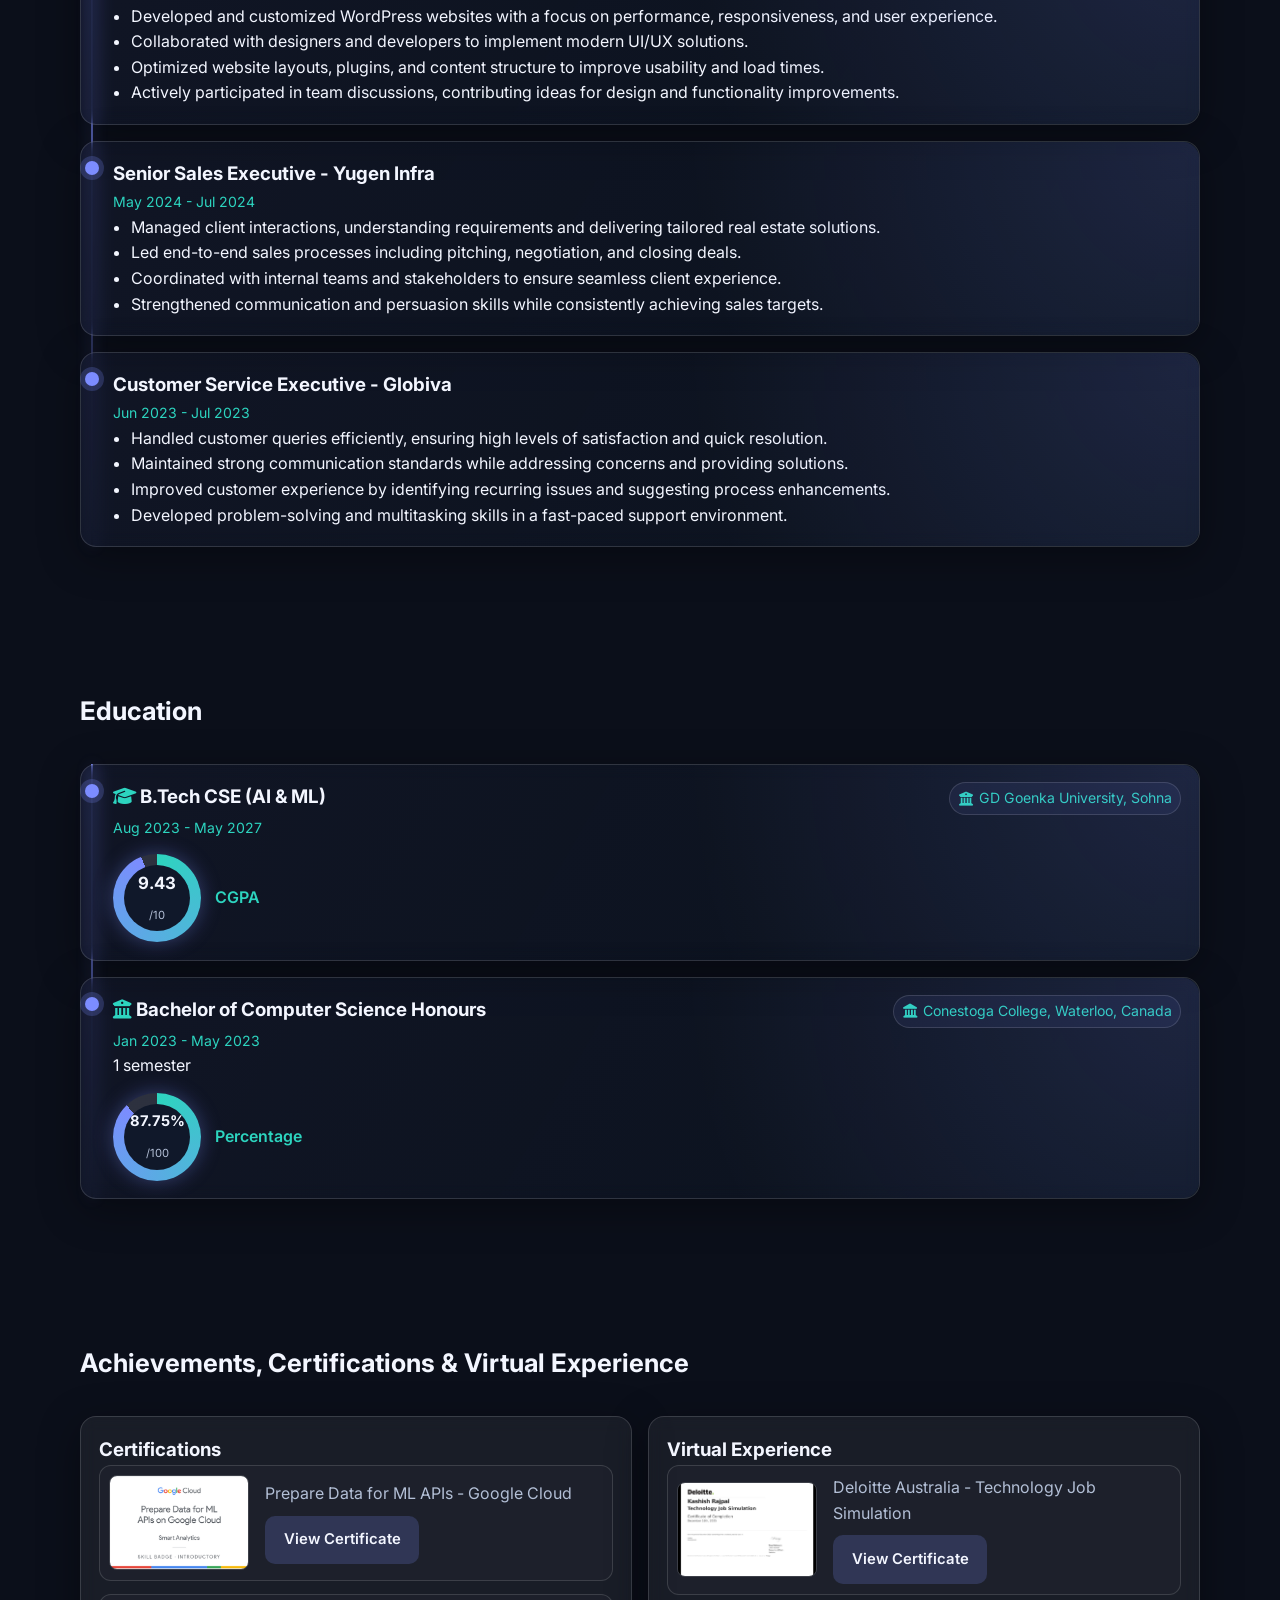
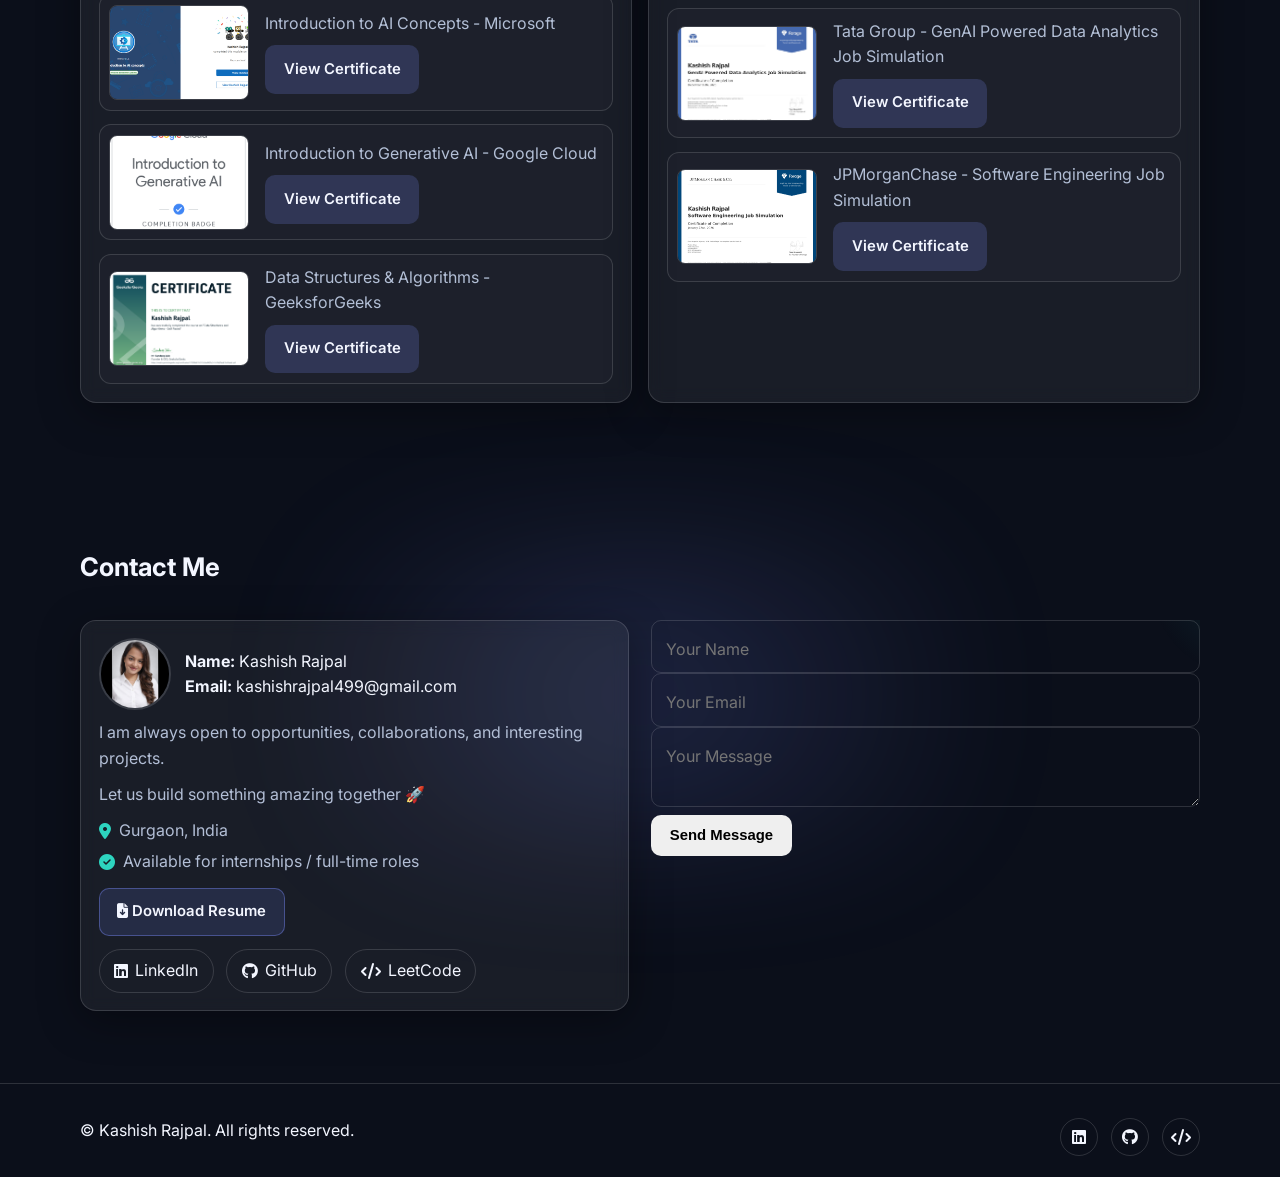
==== commit b4ea4753: "Initial portfolio upload" ====
--- a/index.html
+++ b/index.html
@@ -16,6 +16,16 @@
       href="https://cdnjs.cloudflare.com/ajax/libs/font-awesome/6.5.1/css/all.min.css"
     />
     <link rel="stylesheet" href="style.css" />
+
+    <!-- Google tag (gtag.js) -->
+    <script async src="https://www.googletagmanager.com/gtag/js?id=G-M8QBDD6LYK"></script>
+    <script>
+      window.dataLayer = window.dataLayer || [];
+      function gtag(){dataLayer.push(arguments);}
+      gtag('js', new Date());
+
+      gtag('config', 'G-M8QBDD6LYK');
+    </script>
   </head>
   <body>
     <div id="loader"><div class="loader-ring"></div><p>Loading portfolio...</p></div>
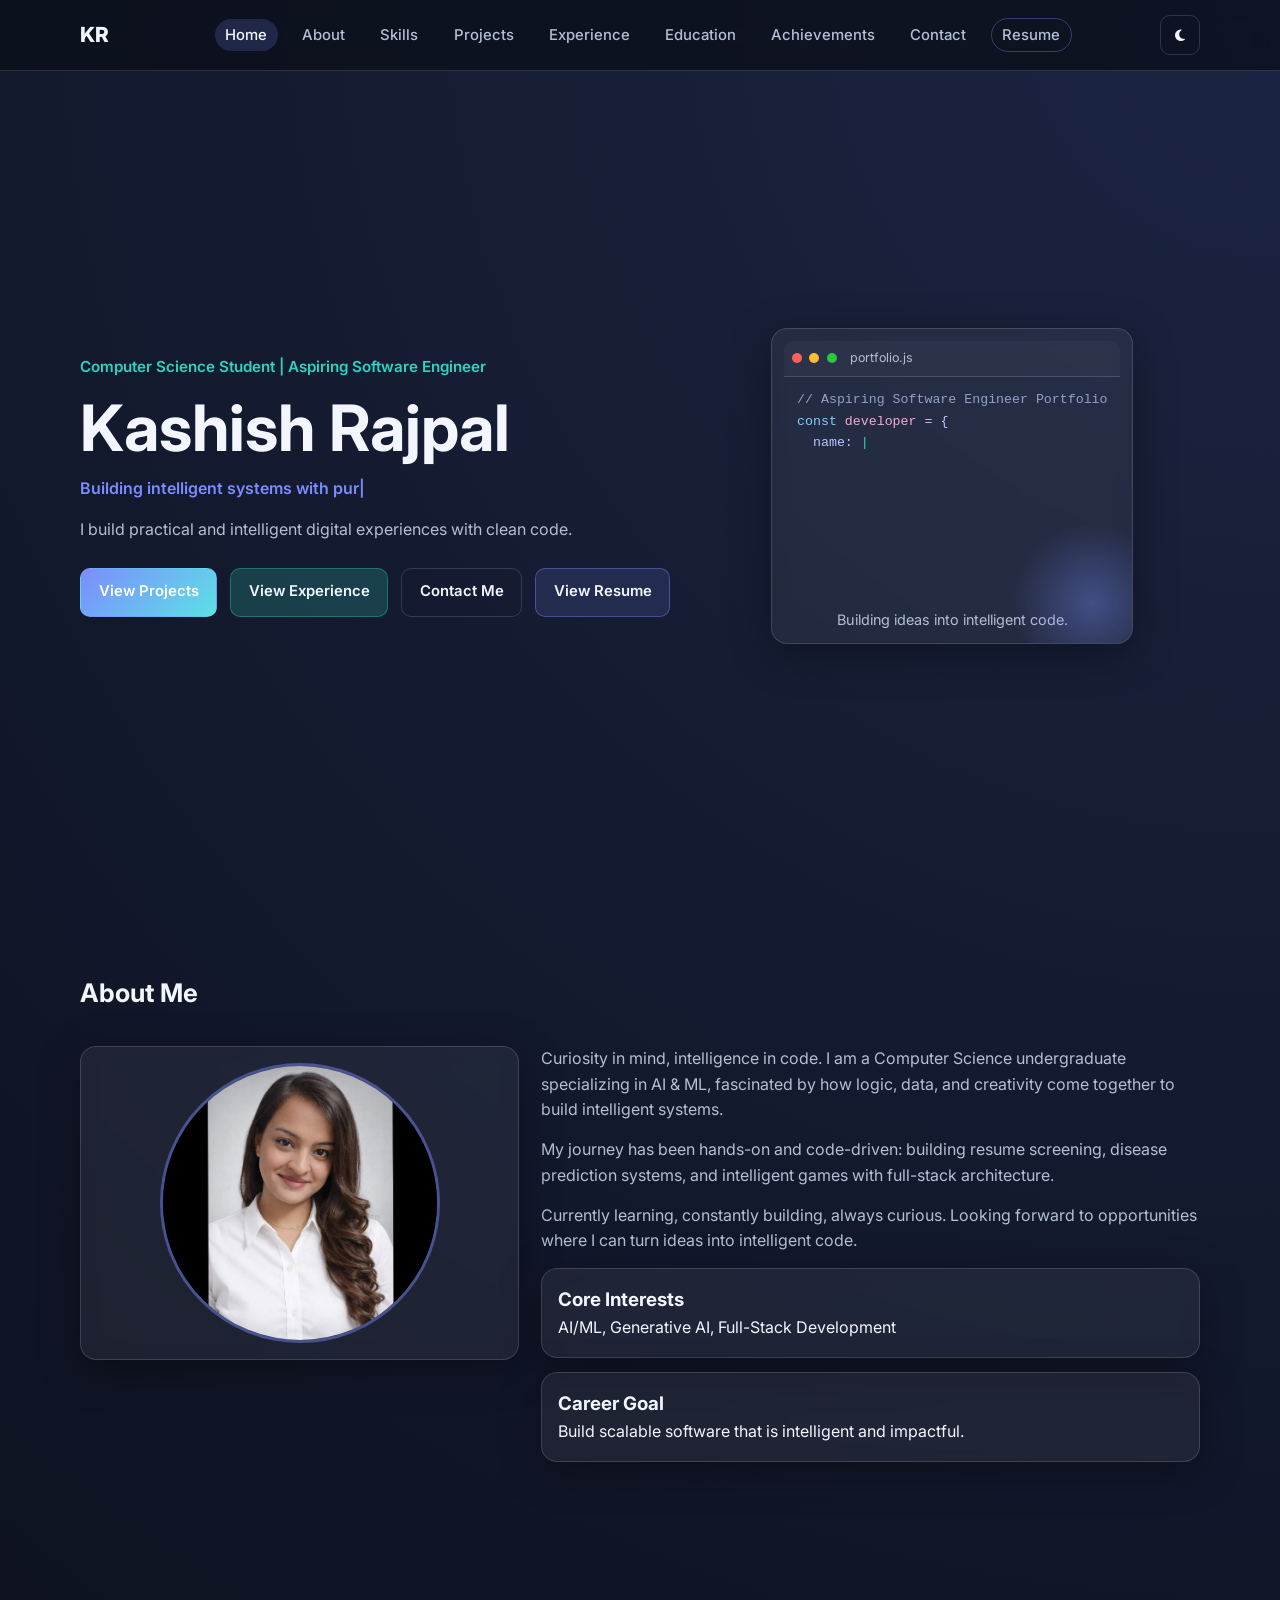
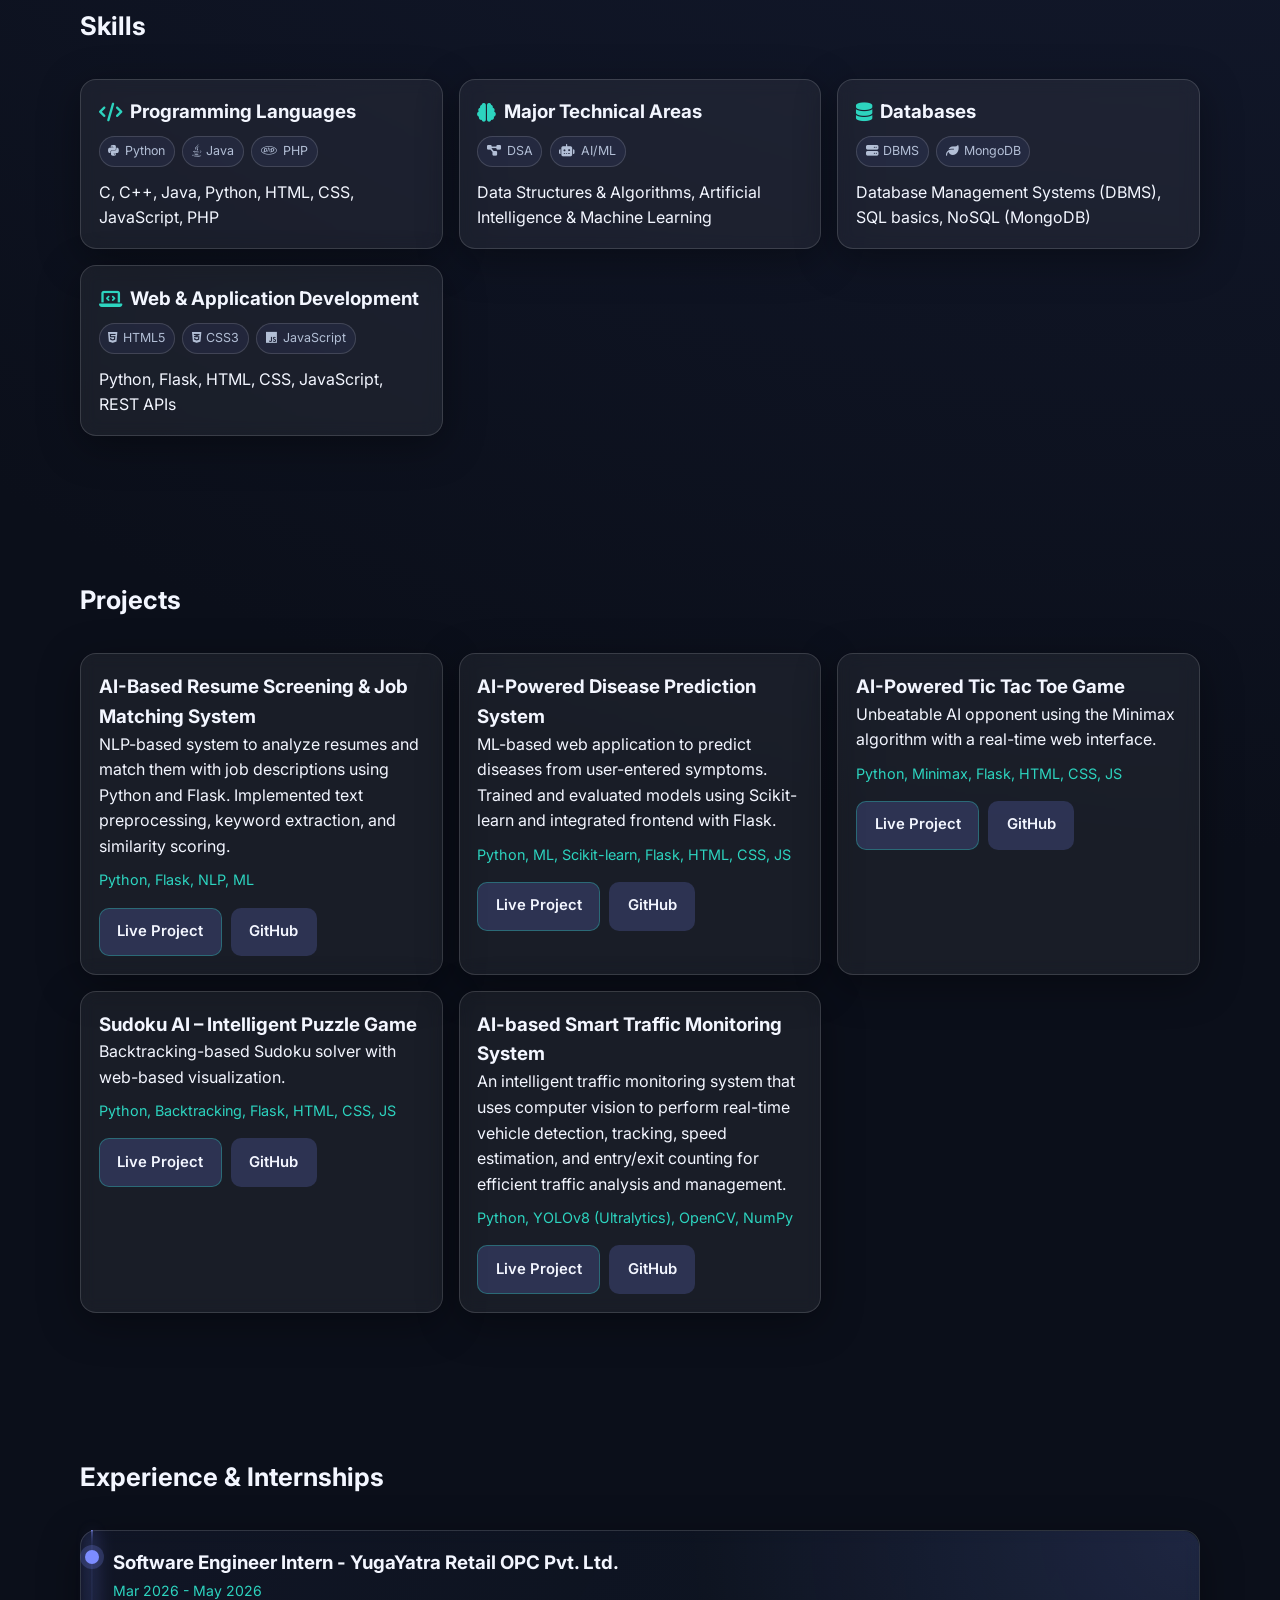
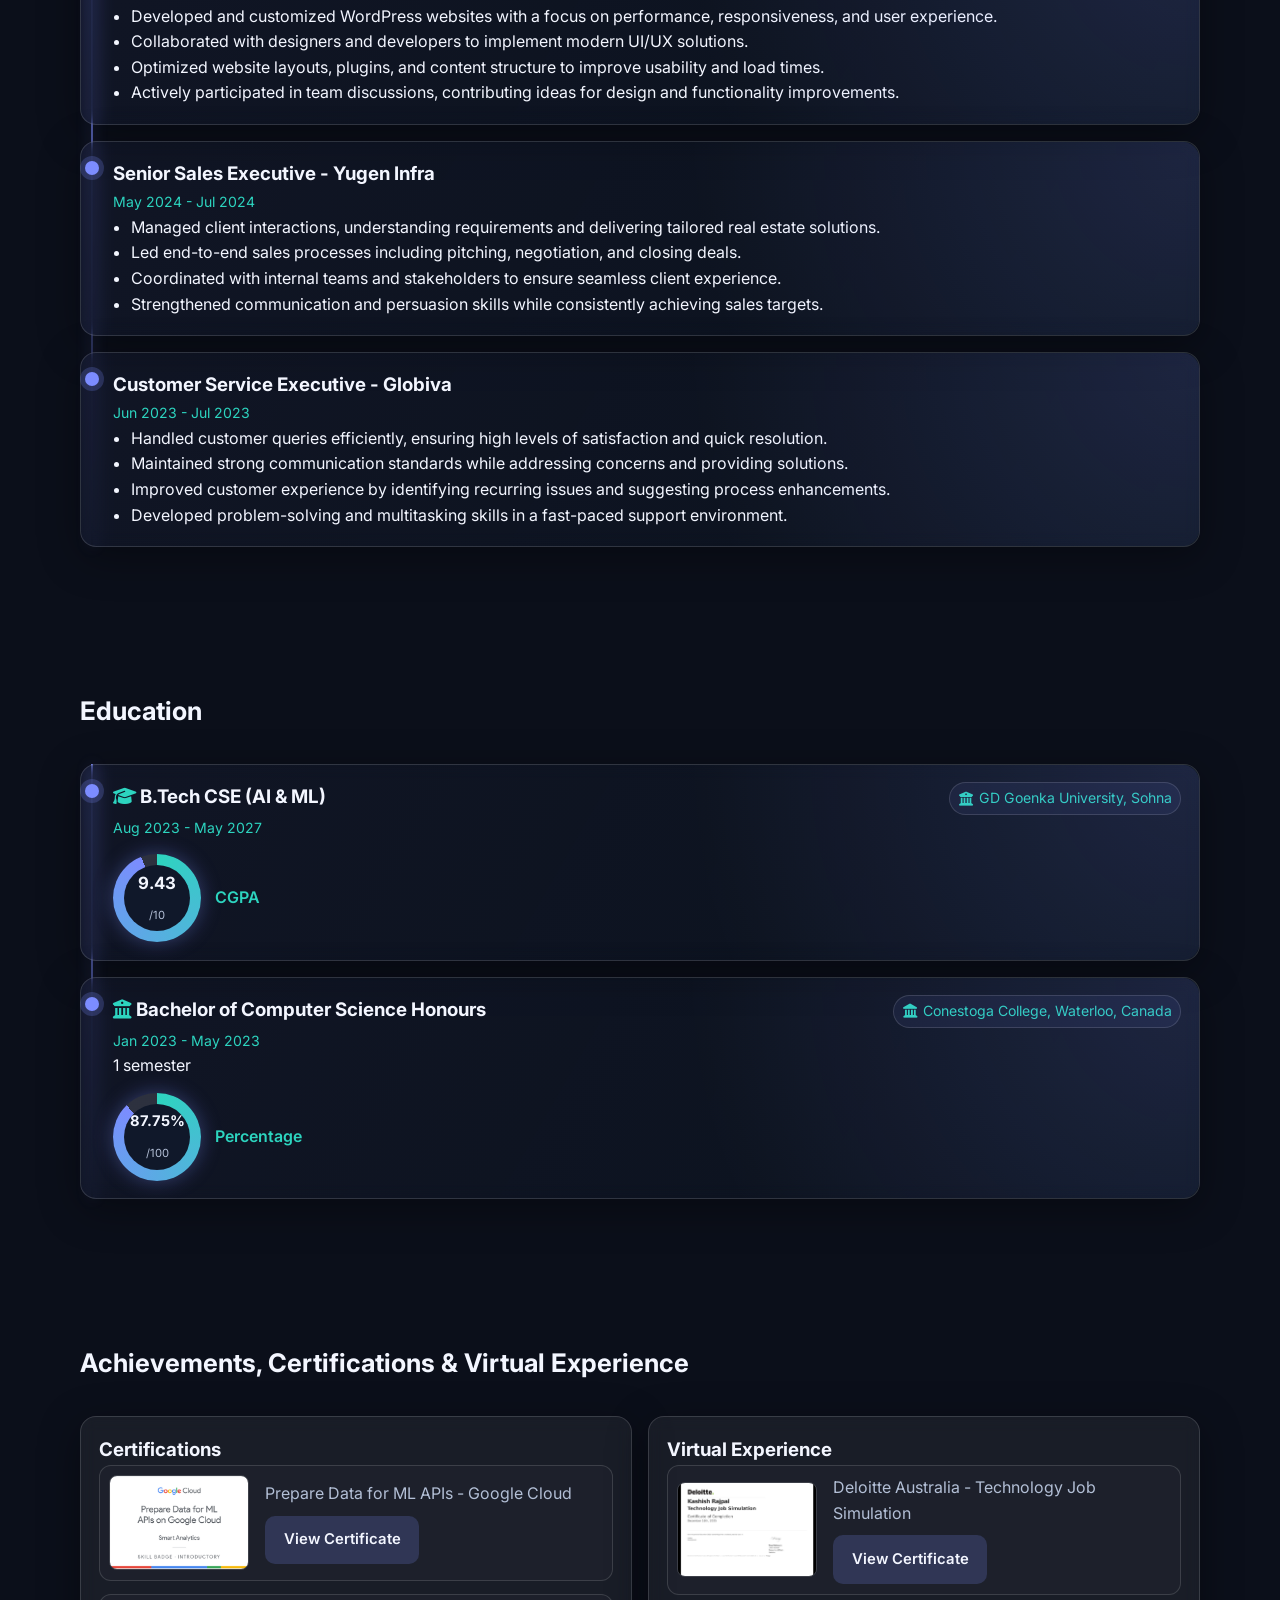
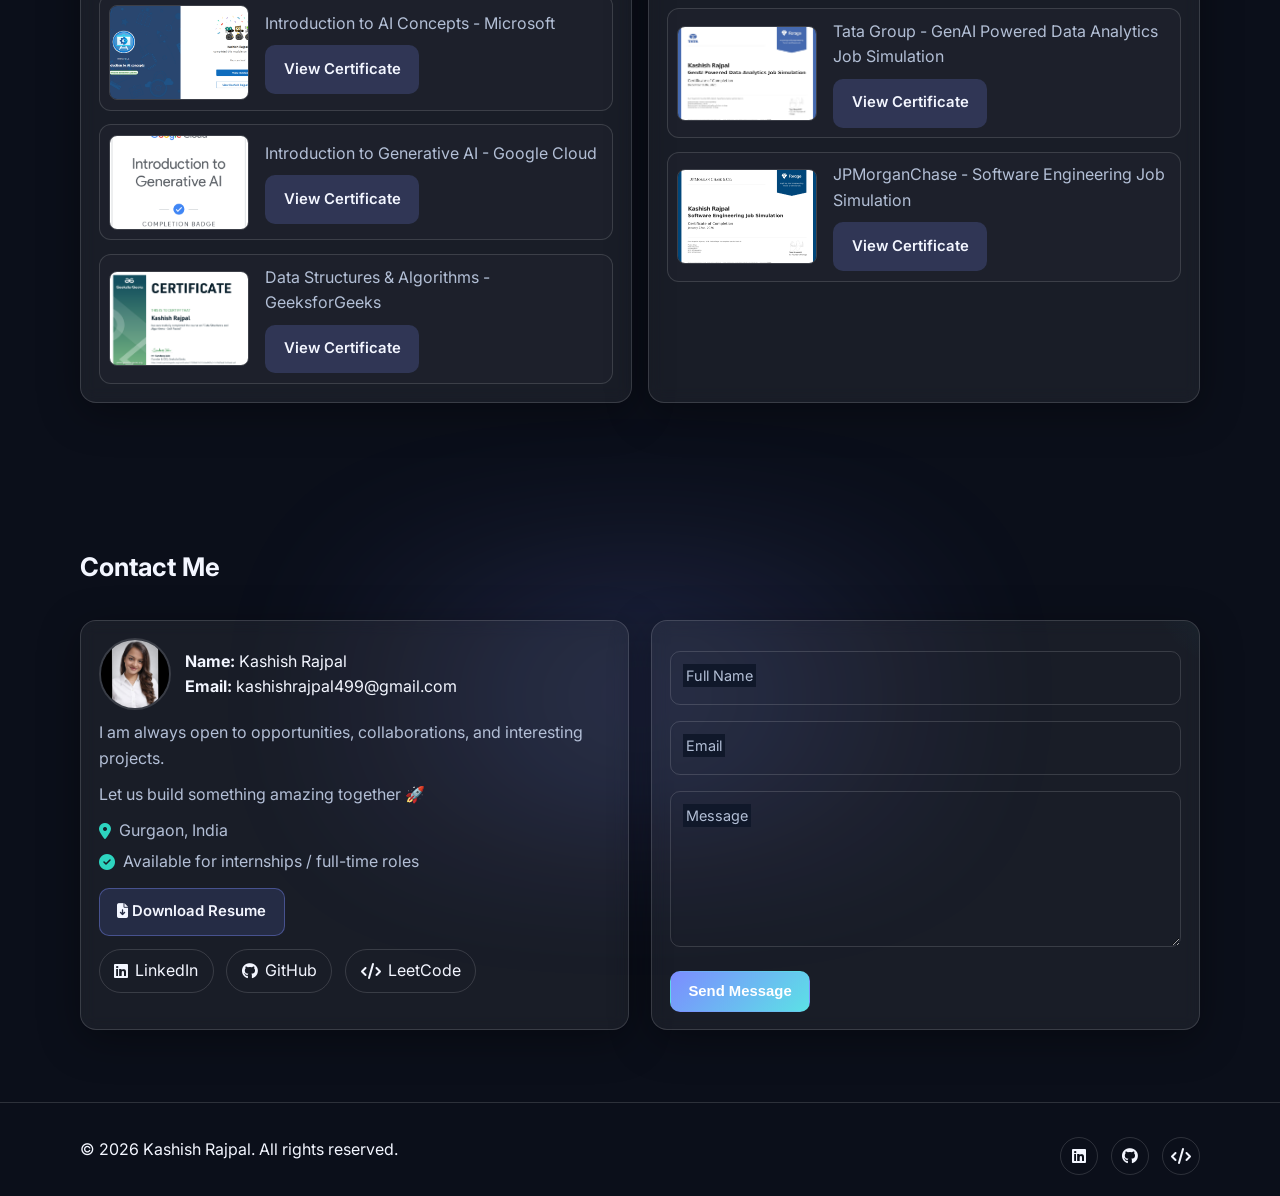
==== commit a4aaec89: "Initial portfolio upload" ====
--- a/index.html
+++ b/index.html
@@ -333,17 +333,26 @@
                 <a class="leetcode" href="https://leetcode.com/u/Kashish_rjpl/" target="_blank" rel="noreferrer"><i class="fa-solid fa-code"></i><span>LeetCode</span></a>
               </div>
             </div>
-            <form action="https://api.web3forms.com/submit" method="POST" class="contact-form">
-  
+            <form action="https://api.web3forms.com/submit" method="POST" class="card contact-form" id="contactForm" novalidate>
+              
               <input type="hidden" name="access_key" value="4a5b188e-b26a-4420-8ca3-30952e4f549d">
 
-              <input type="text" name="name" placeholder="Your Name" required>
-
-              <input type="email" name="email" placeholder="Your Email" required>
-
-              <textarea name="message" placeholder="Your Message" required></textarea>
-
-              <button type="submit" class="btn">Send Message</button>
+              <div class="input-group">
+                <input id="fullName" type="text" name="name"placeholder=" " required>
+                <label for="fullName">Full Name</label>
+              </div>
+
+              <div class="input-group">
+                <input id="email" type="email" name="email" placeholder=" " required>
+                <label for="email">Email</label>
+              </div>
+
+              <div class="input-group">
+                <textarea id="message" rows="5" name="message" placeholder=" " required></textarea>
+                <label for="message">Message</label>
+              </div>
+
+              <button type="submit" class="btn btn-primary">Send Message</button>
 
             </form>
           </div>
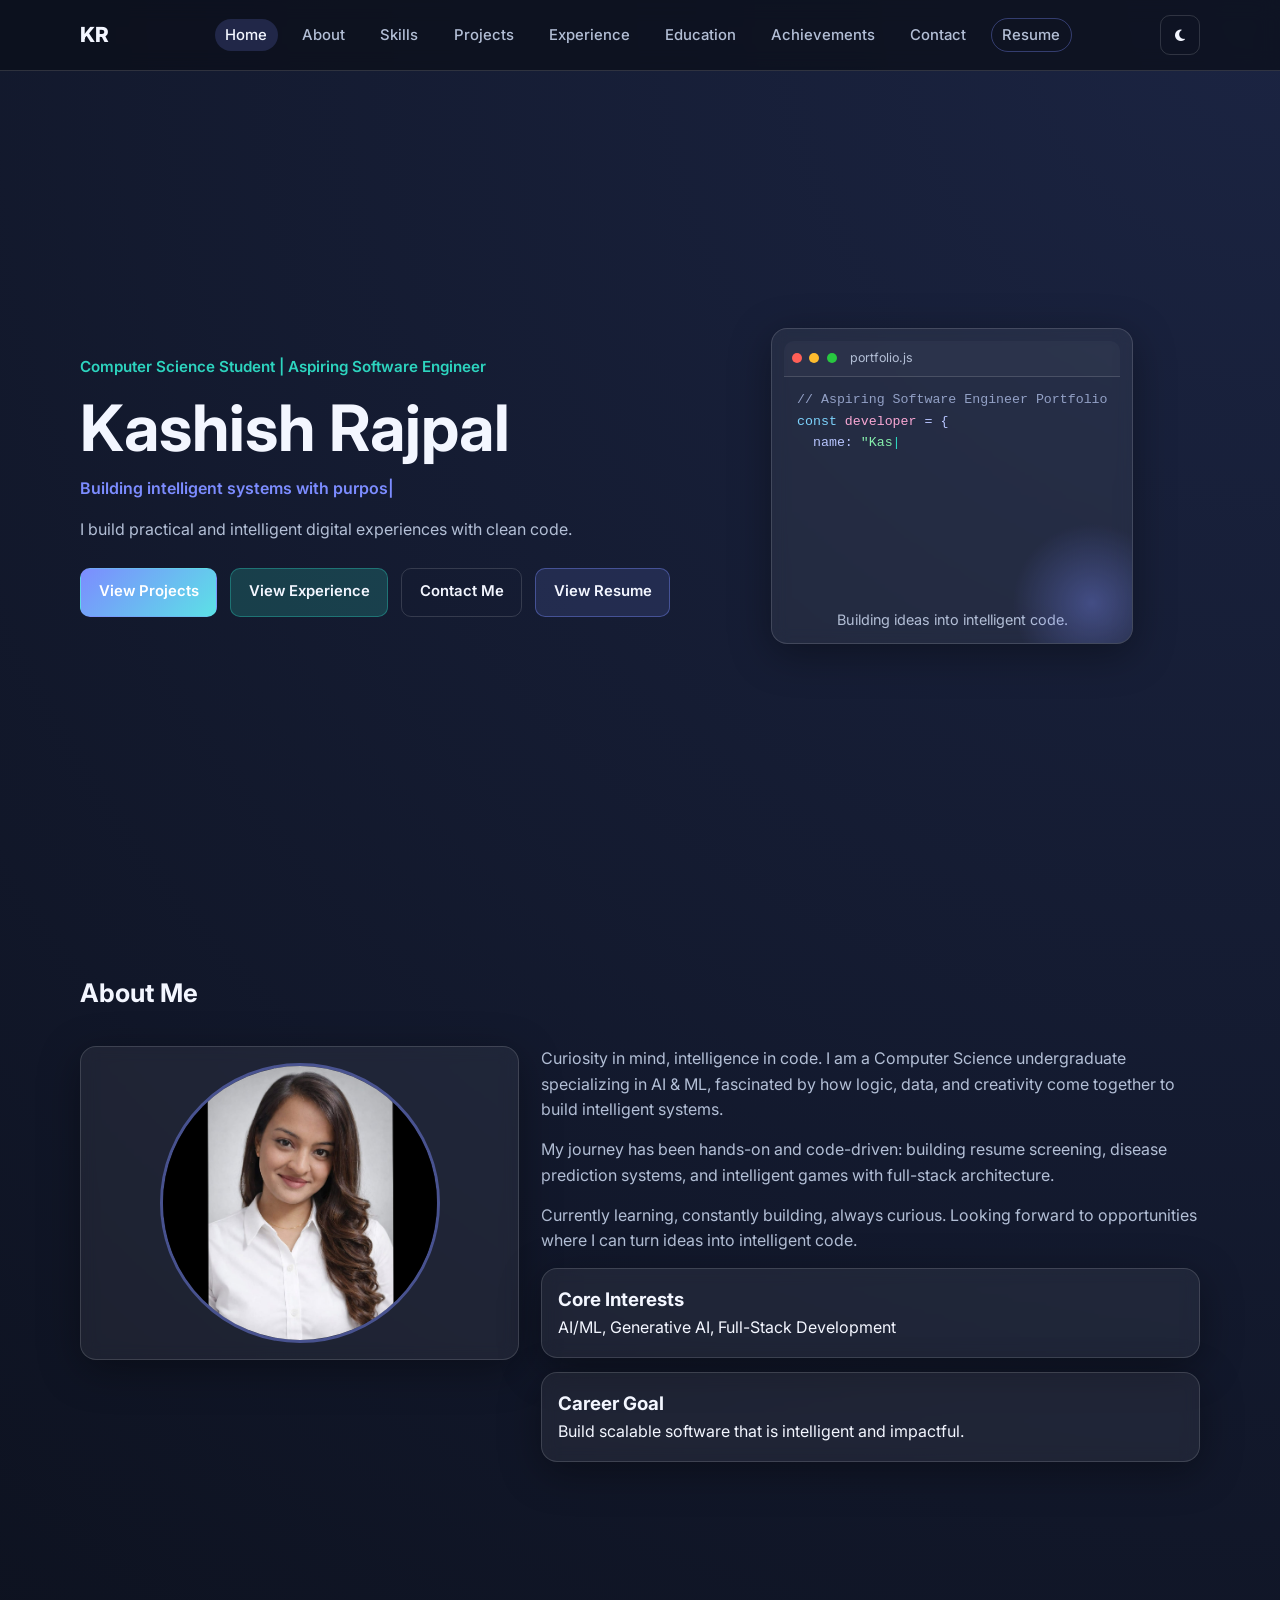
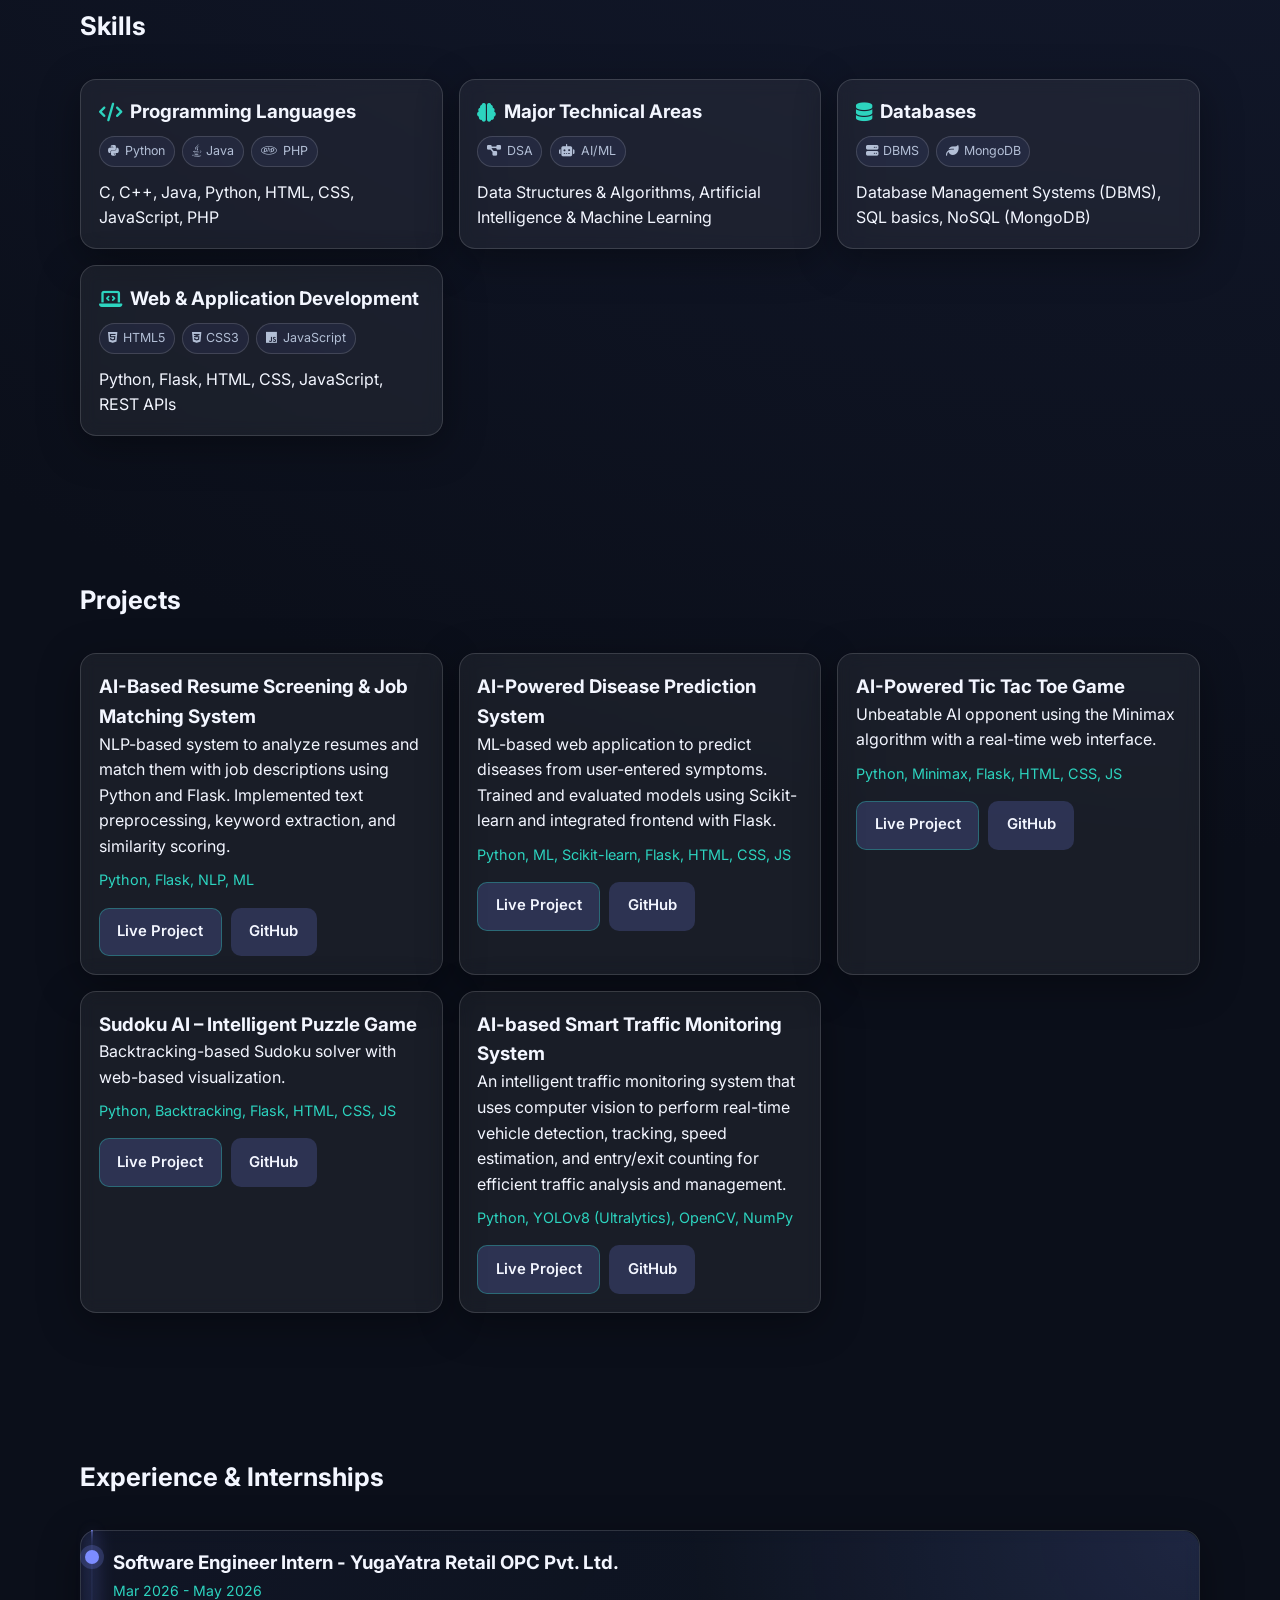
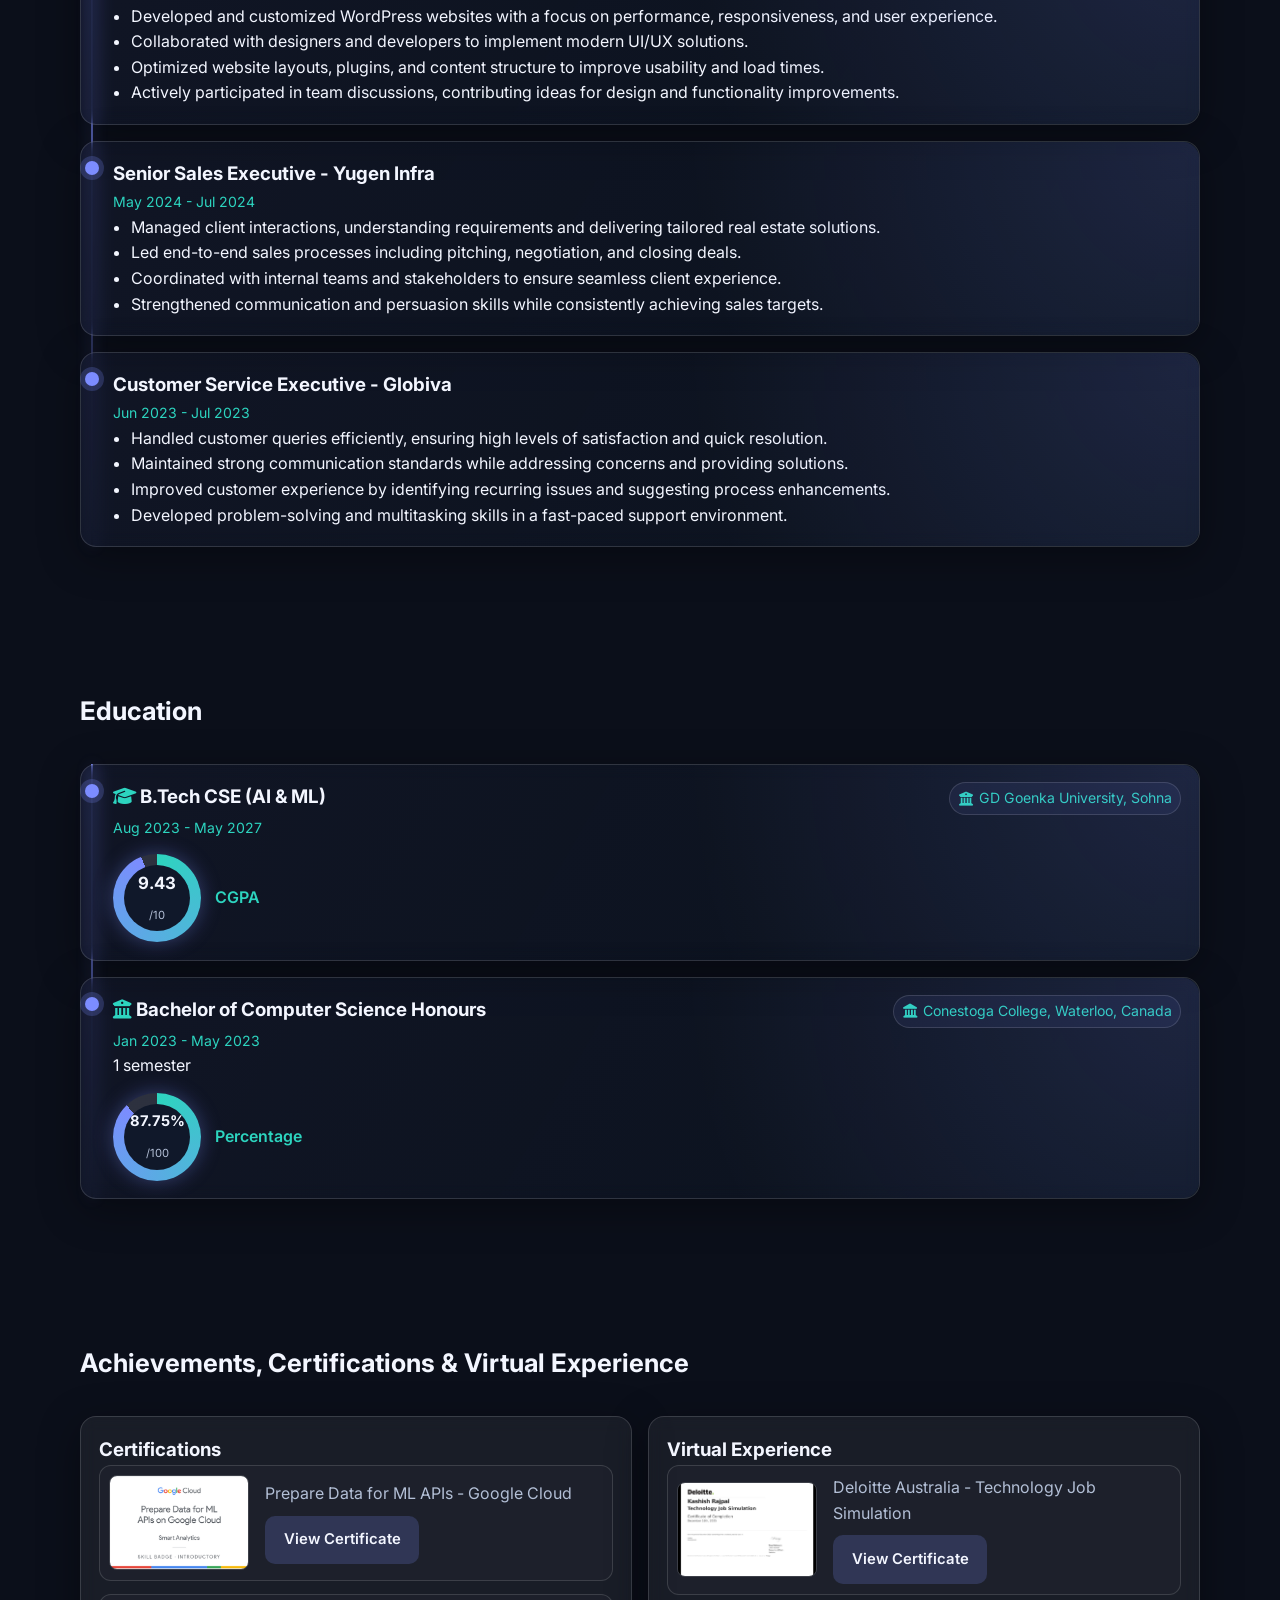
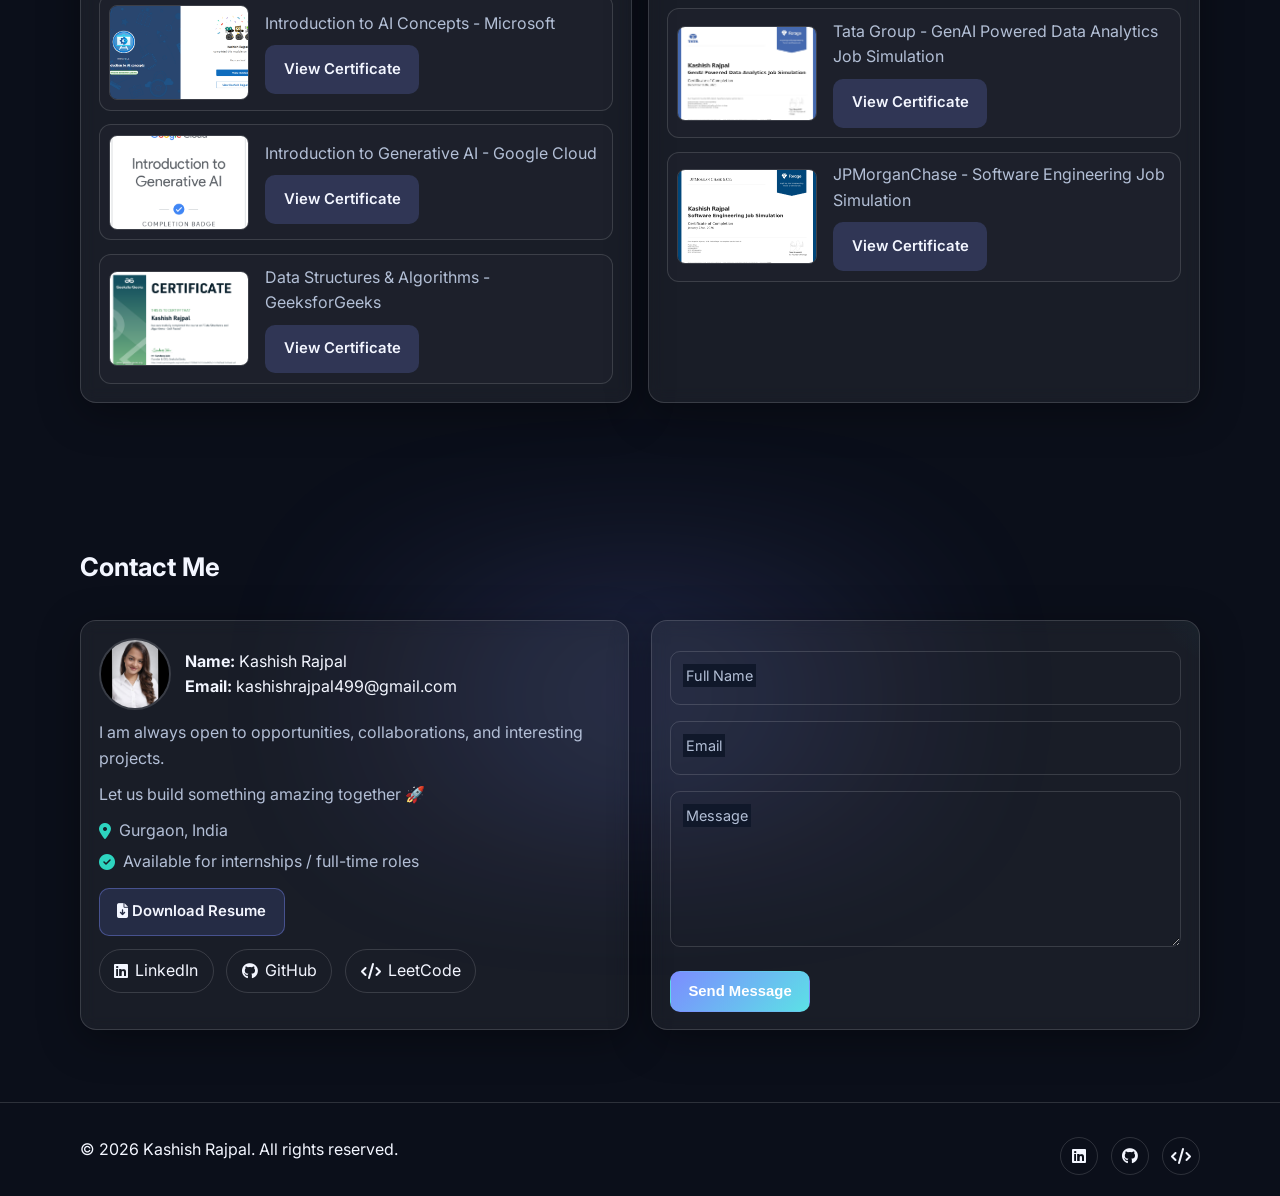
==== commit a76aa0e6: "Initial portfolio upload" ====
--- a/index.html
+++ b/index.html
@@ -151,7 +151,7 @@
             <article class="card project-card"><h3>AI-Powered Disease Prediction System</h3><p>ML-based web application to predict diseases from user-entered symptoms. Trained and evaluated models using Scikit-learn and integrated frontend with Flask.</p><p class="tech">Python, ML, Scikit-learn, Flask, HTML, CSS, JS</p><div class="project-actions"><a class="btn btn-small btn-secondary" href="https://ai-disease-prediction-system-7vxp.onrender.com/" target="_blank" rel="noreferrer">Live Project</a><a class="btn btn-small" href="https://github.com/krajpal9346/AI-Disease-Prediction-System" target="_blank" rel="noreferrer">GitHub</a></div></article>
             <article class="card project-card"><h3>AI-Powered Tic Tac Toe Game</h3><p>Unbeatable AI opponent using the Minimax algorithm with a real-time web interface.</p><p class="tech">Python, Minimax, Flask, HTML, CSS, JS</p><div class="project-actions"><a class="btn btn-small btn-secondary" href="https://tic-tac-toe-t5uh.onrender.com/" target="_blank" rel="noreferrer">Live Project</a><a class="btn btn-small" href="https://github.com/krajpal9346/tic-tac-toe" target="_blank" rel="noreferrer">GitHub</a></div></article>
             <article class="card project-card"><h3>Sudoku AI – Intelligent Puzzle Game</h3><p>Backtracking-based Sudoku solver with web-based visualization.</p><p class="tech">Python, Backtracking, Flask, HTML, CSS, JS</p><div class="project-actions"><a class="btn btn-small btn-secondary" href="https://sudoku-nc3v.onrender.com/" target="_blank" rel="noreferrer">Live Project</a><a class="btn btn-small" href="https://github.com/krajpal9346/Sudoku" target="_blank" rel="noreferrer">GitHub</a></div></article>
-            <article class="card project-card"><h3>AI-based Smart Traffic Monitoring System</h3><p>An intelligent traffic monitoring system that uses computer vision to perform real-time vehicle detection, tracking, speed estimation, and entry/exit counting for efficient traffic analysis and management.</p><p class="tech">Python, YOLOv8 (Ultralytics), OpenCV, NumPy</p><div class="project-actions"><a class="btn btn-small btn-secondary" href="#" target="_blank" rel="noreferrer">Live Project</a><a class="btn btn-small" href="https://github.com/krajpal9346/smart-traffic-monitoring-system" target="_blank" rel="noreferrer">GitHub</a></div></article>
+            <article class="card project-card"><h3>AI-based Smart Traffic Monitoring System</h3><p>An intelligent traffic monitoring system that uses computer vision to perform real-time vehicle detection, tracking, speed estimation, and entry/exit counting for efficient traffic analysis and management.</p><p class="tech">Python, YOLOv8 (Ultralytics), OpenCV, NumPy</p><div class="project-actions"><a class="btn btn-small btn-secondary" href="Vehicle Detection.mp4" target="_blank" rel="noreferrer">Live Project</a><a class="btn btn-small" href="https://github.com/krajpal9346/smart-traffic-monitoring-system" target="_blank" rel="noreferrer">GitHub</a></div></article>
           </div>
         </div>
       </section>
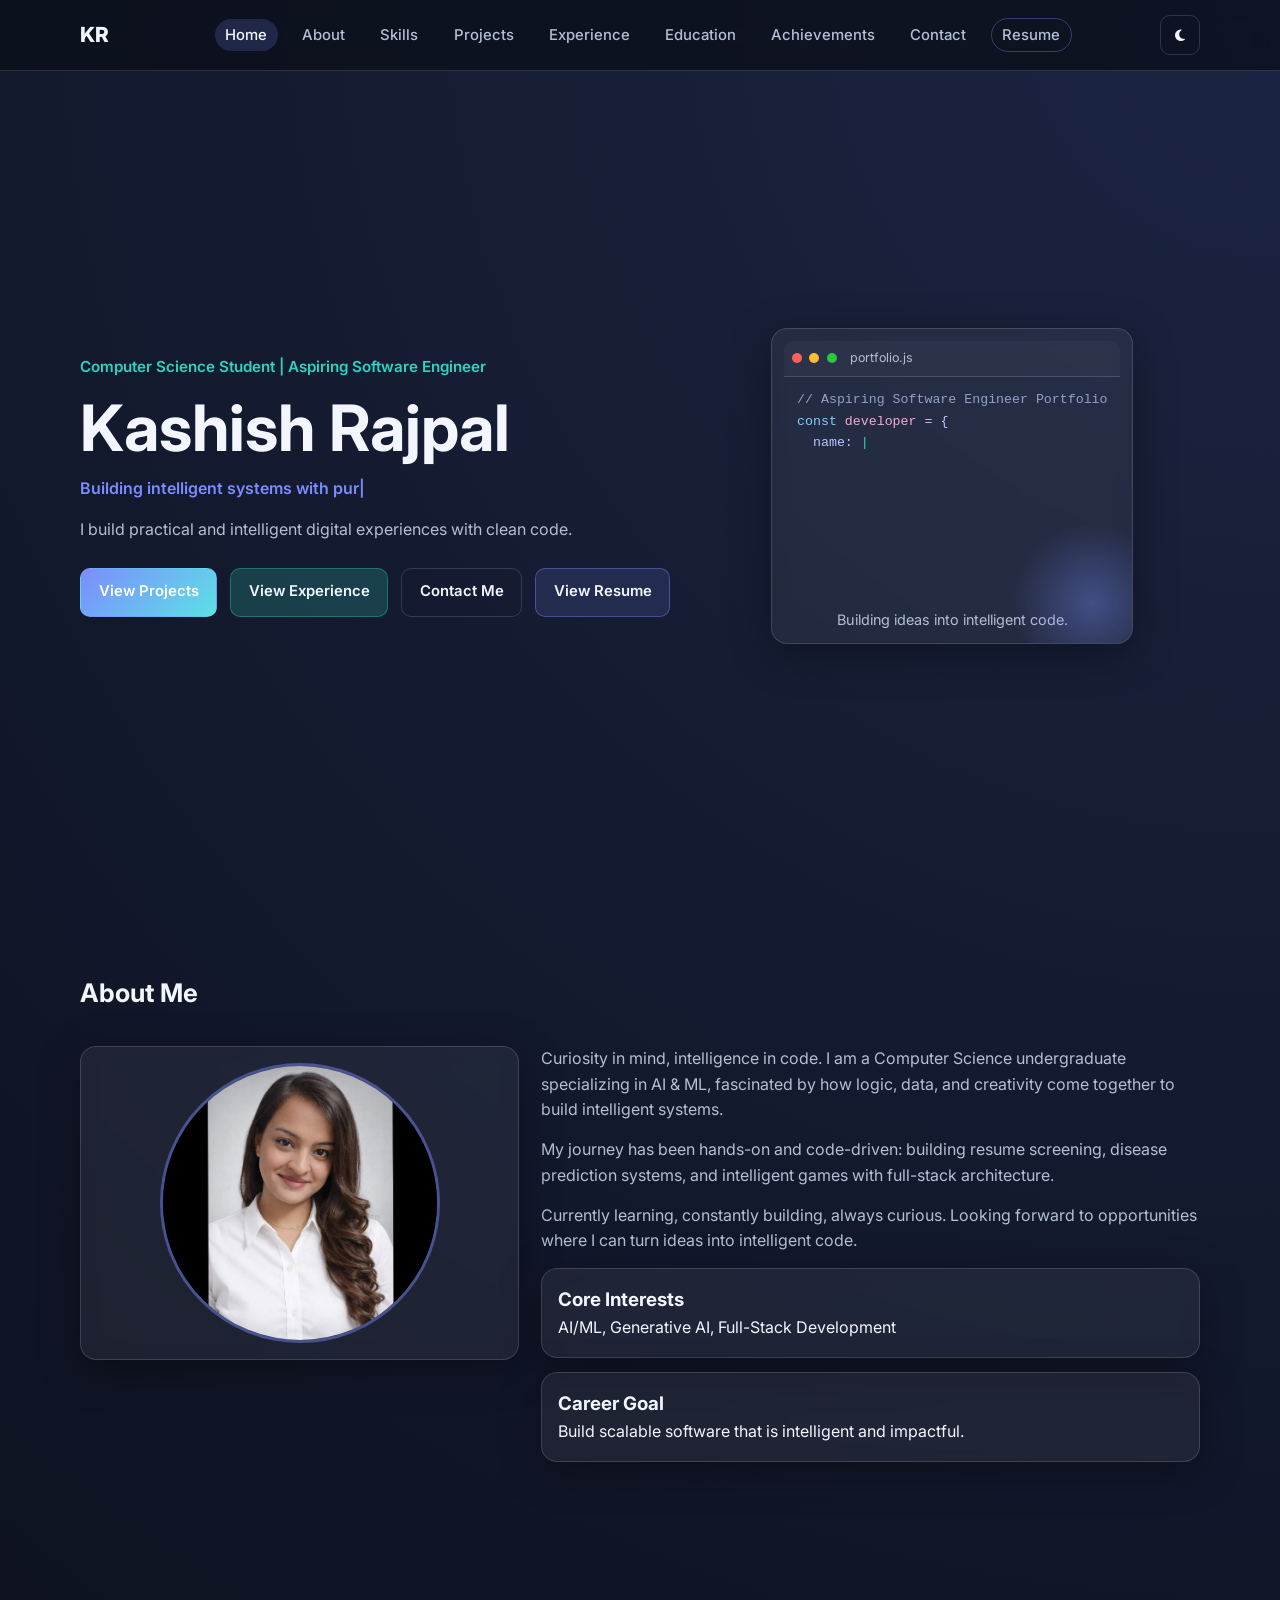
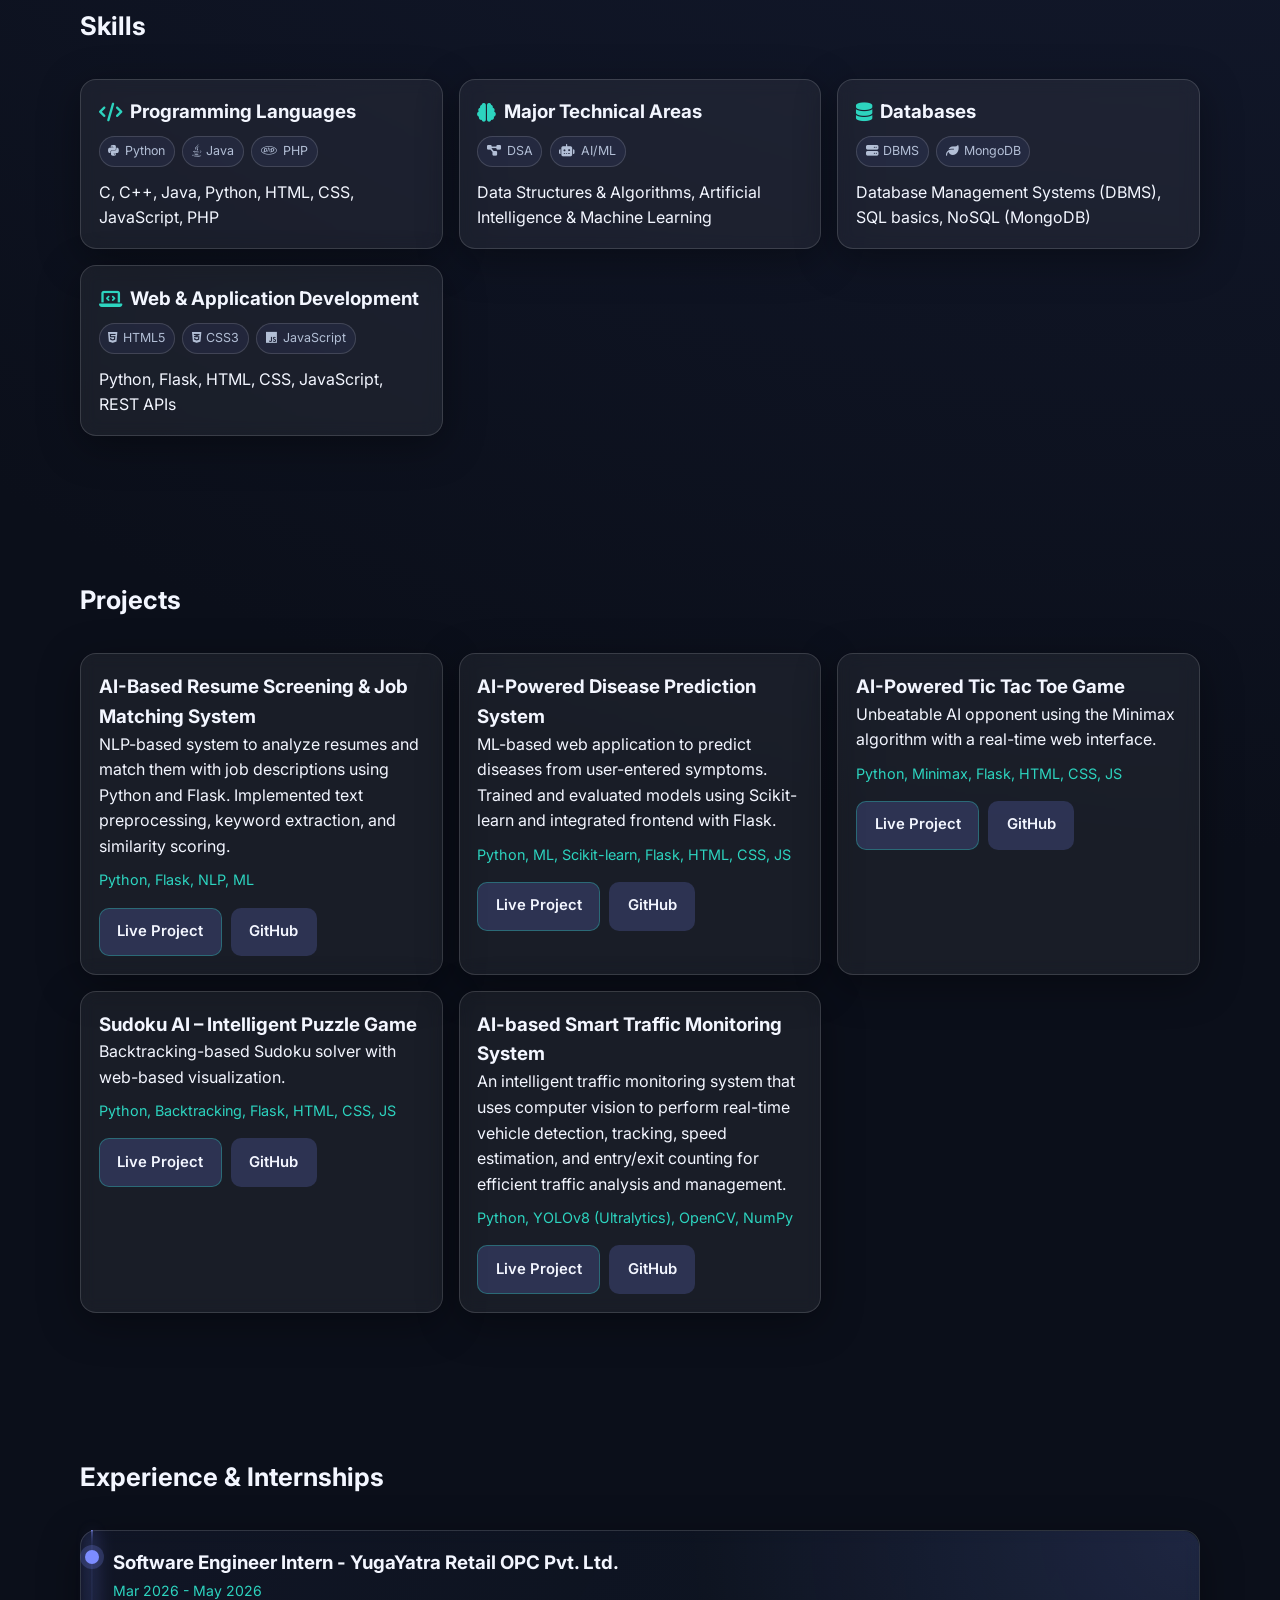
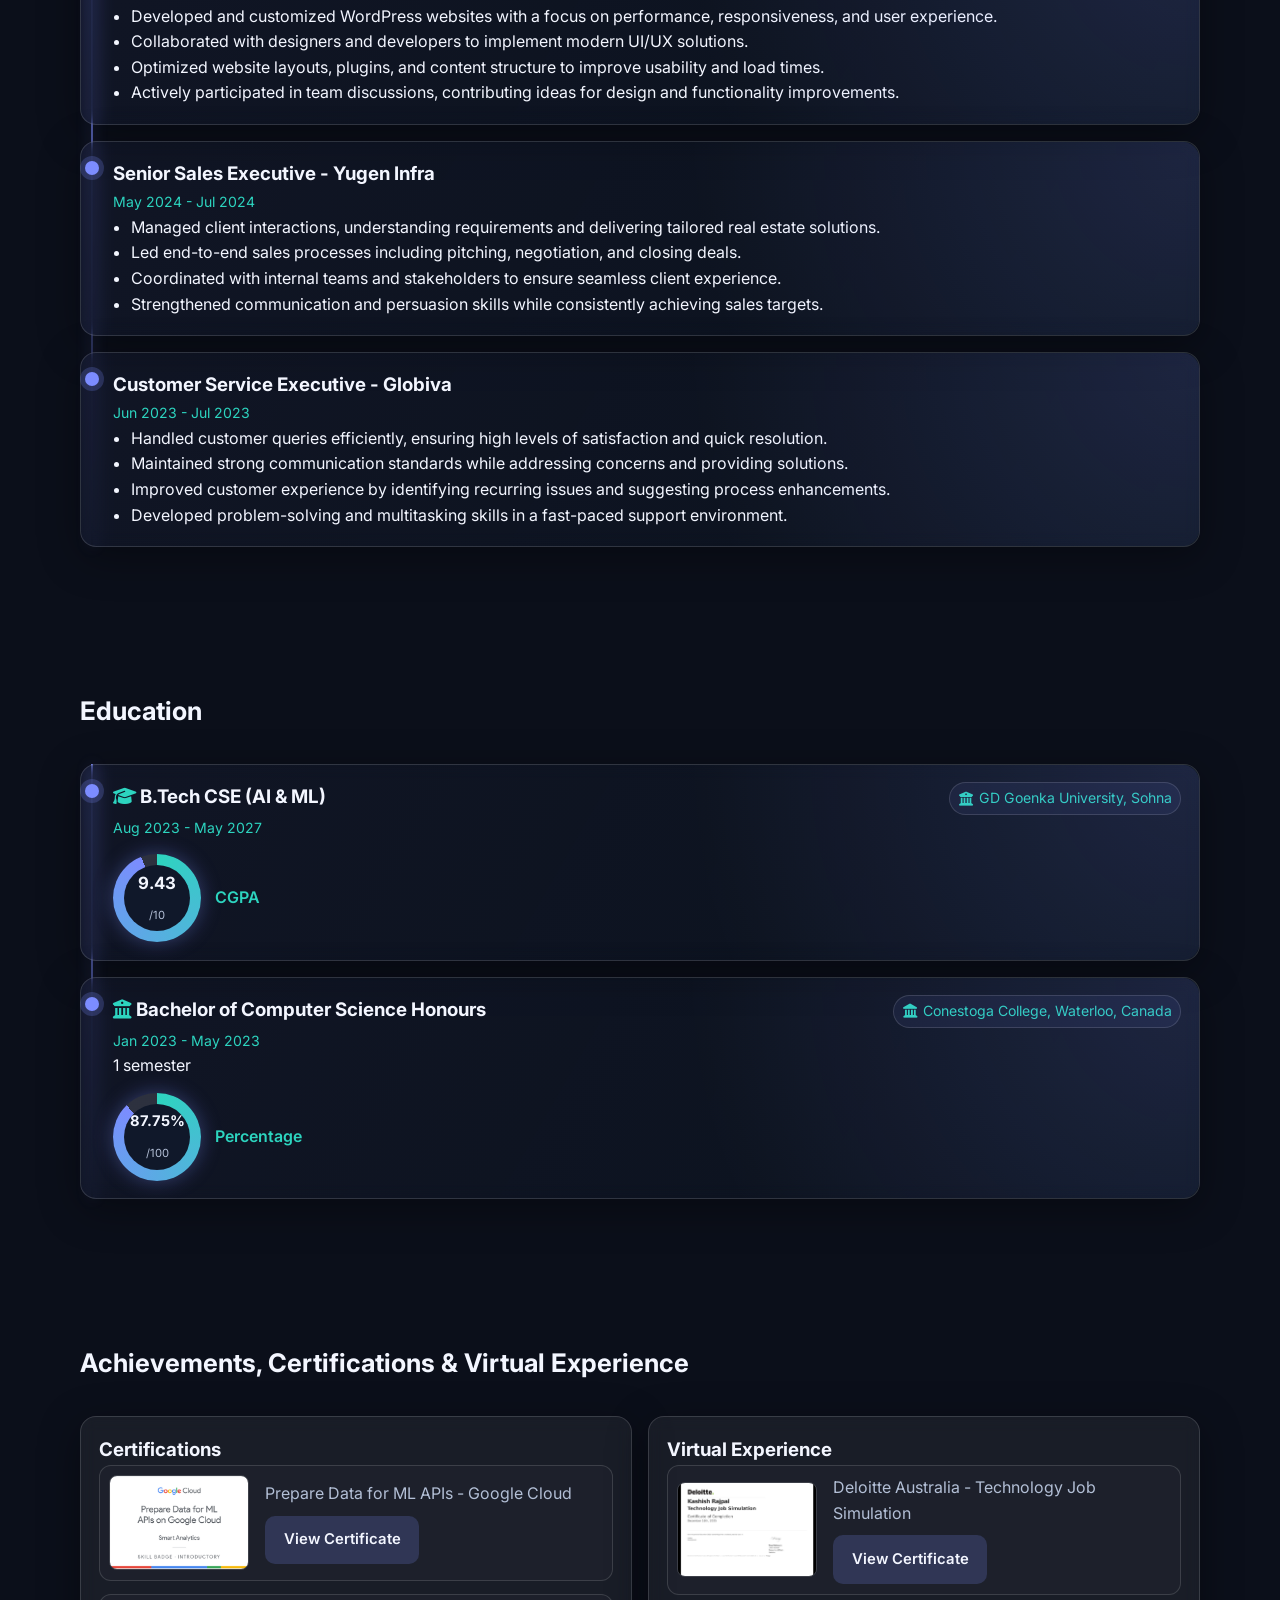
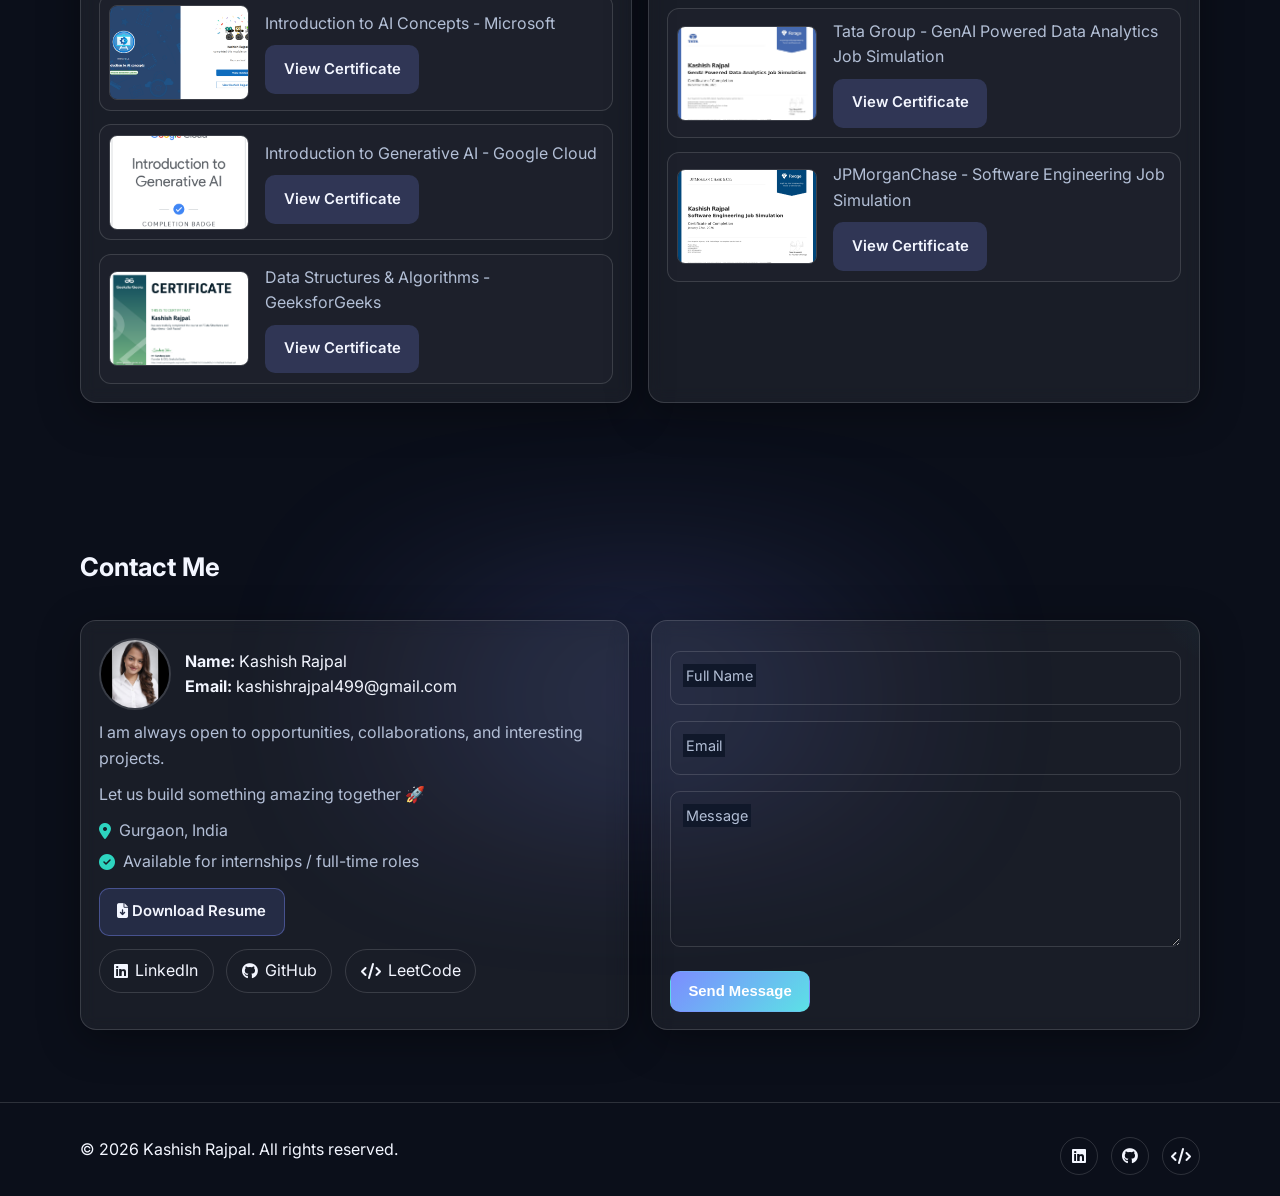
==== commit 29797587: "Initial portfolio upload" ====
--- a/index.html
+++ b/index.html
@@ -333,7 +333,7 @@
                 <a class="leetcode" href="https://leetcode.com/u/Kashish_rjpl/" target="_blank" rel="noreferrer"><i class="fa-solid fa-code"></i><span>LeetCode</span></a>
               </div>
             </div>
-            <form action="https://api.web3forms.com/submit" method="POST" class="card contact-form" id="contactForm" novalidate>
+            <form action="https://api.web3forms.com/submit" method="POST" class="card contact-form" id="contactForm">
               
               <input type="hidden" name="access_key" value="4a5b188e-b26a-4420-8ca3-30952e4f549d">
 
